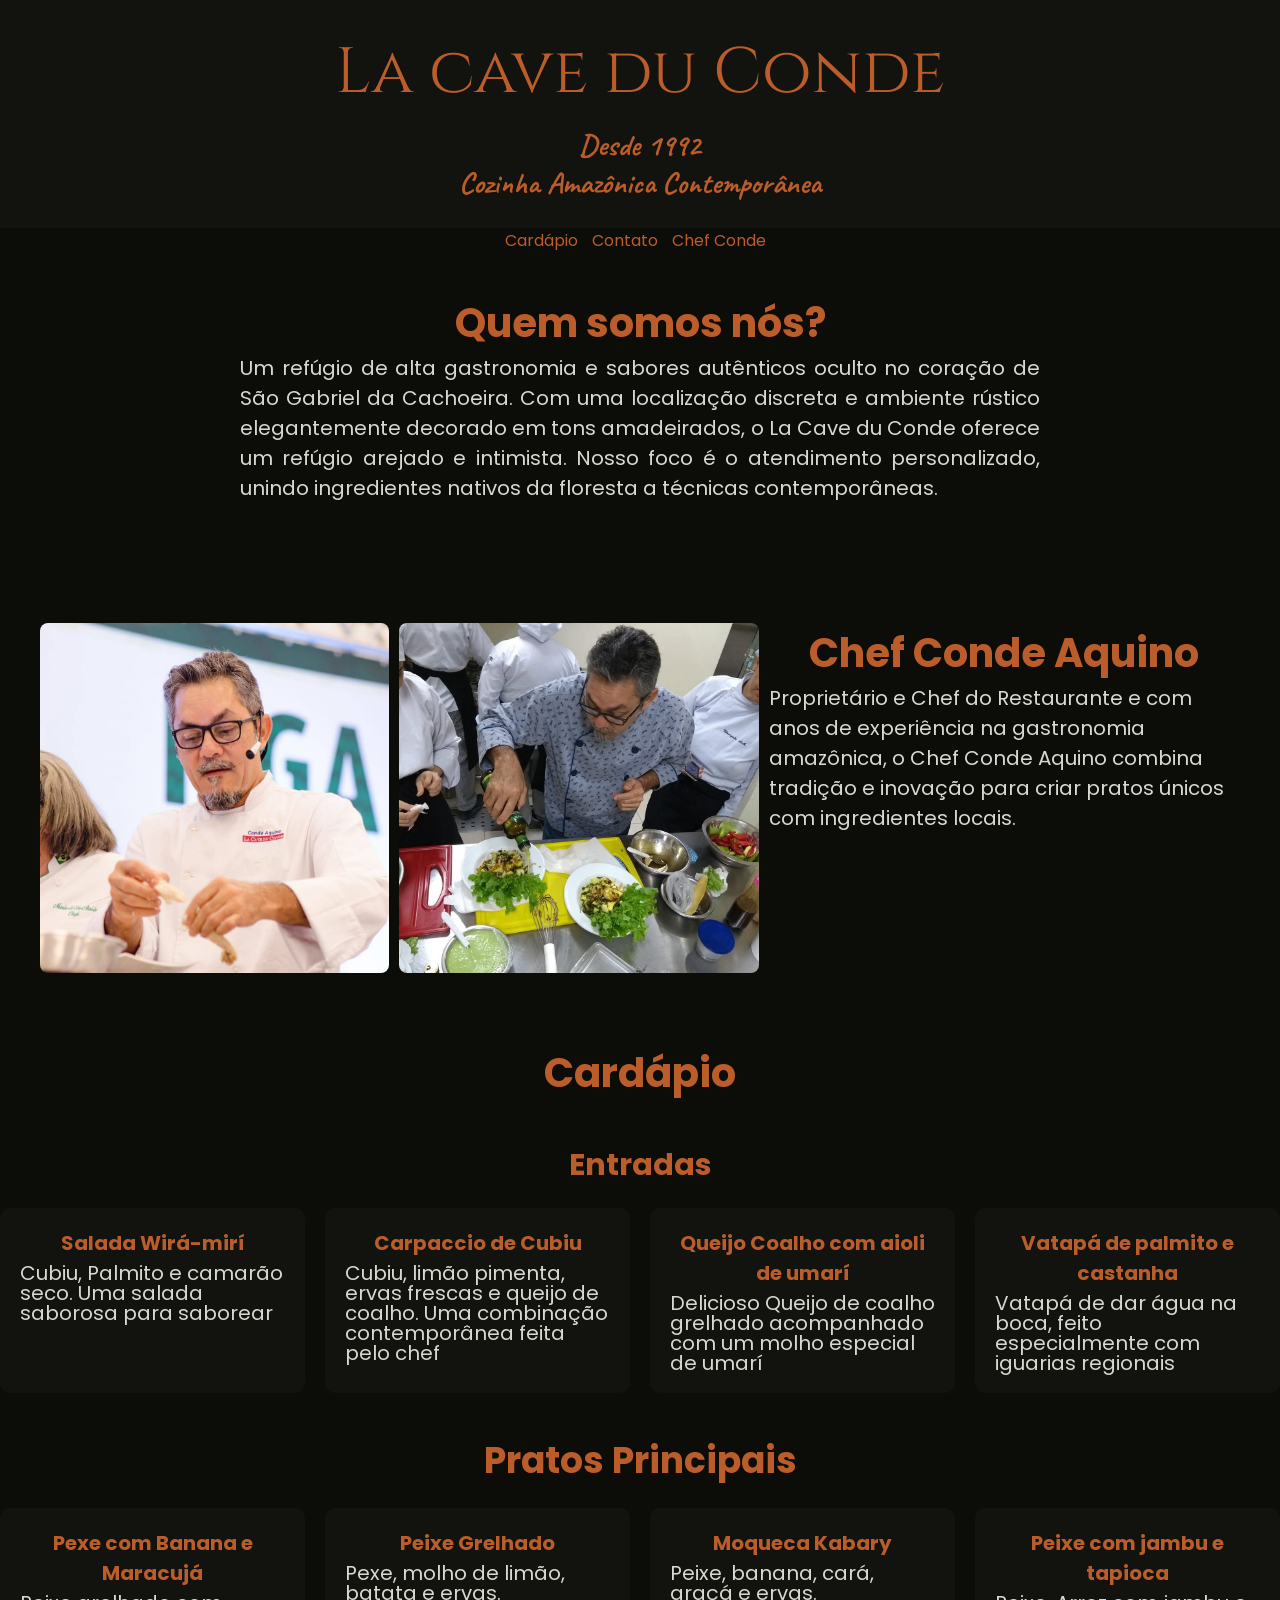
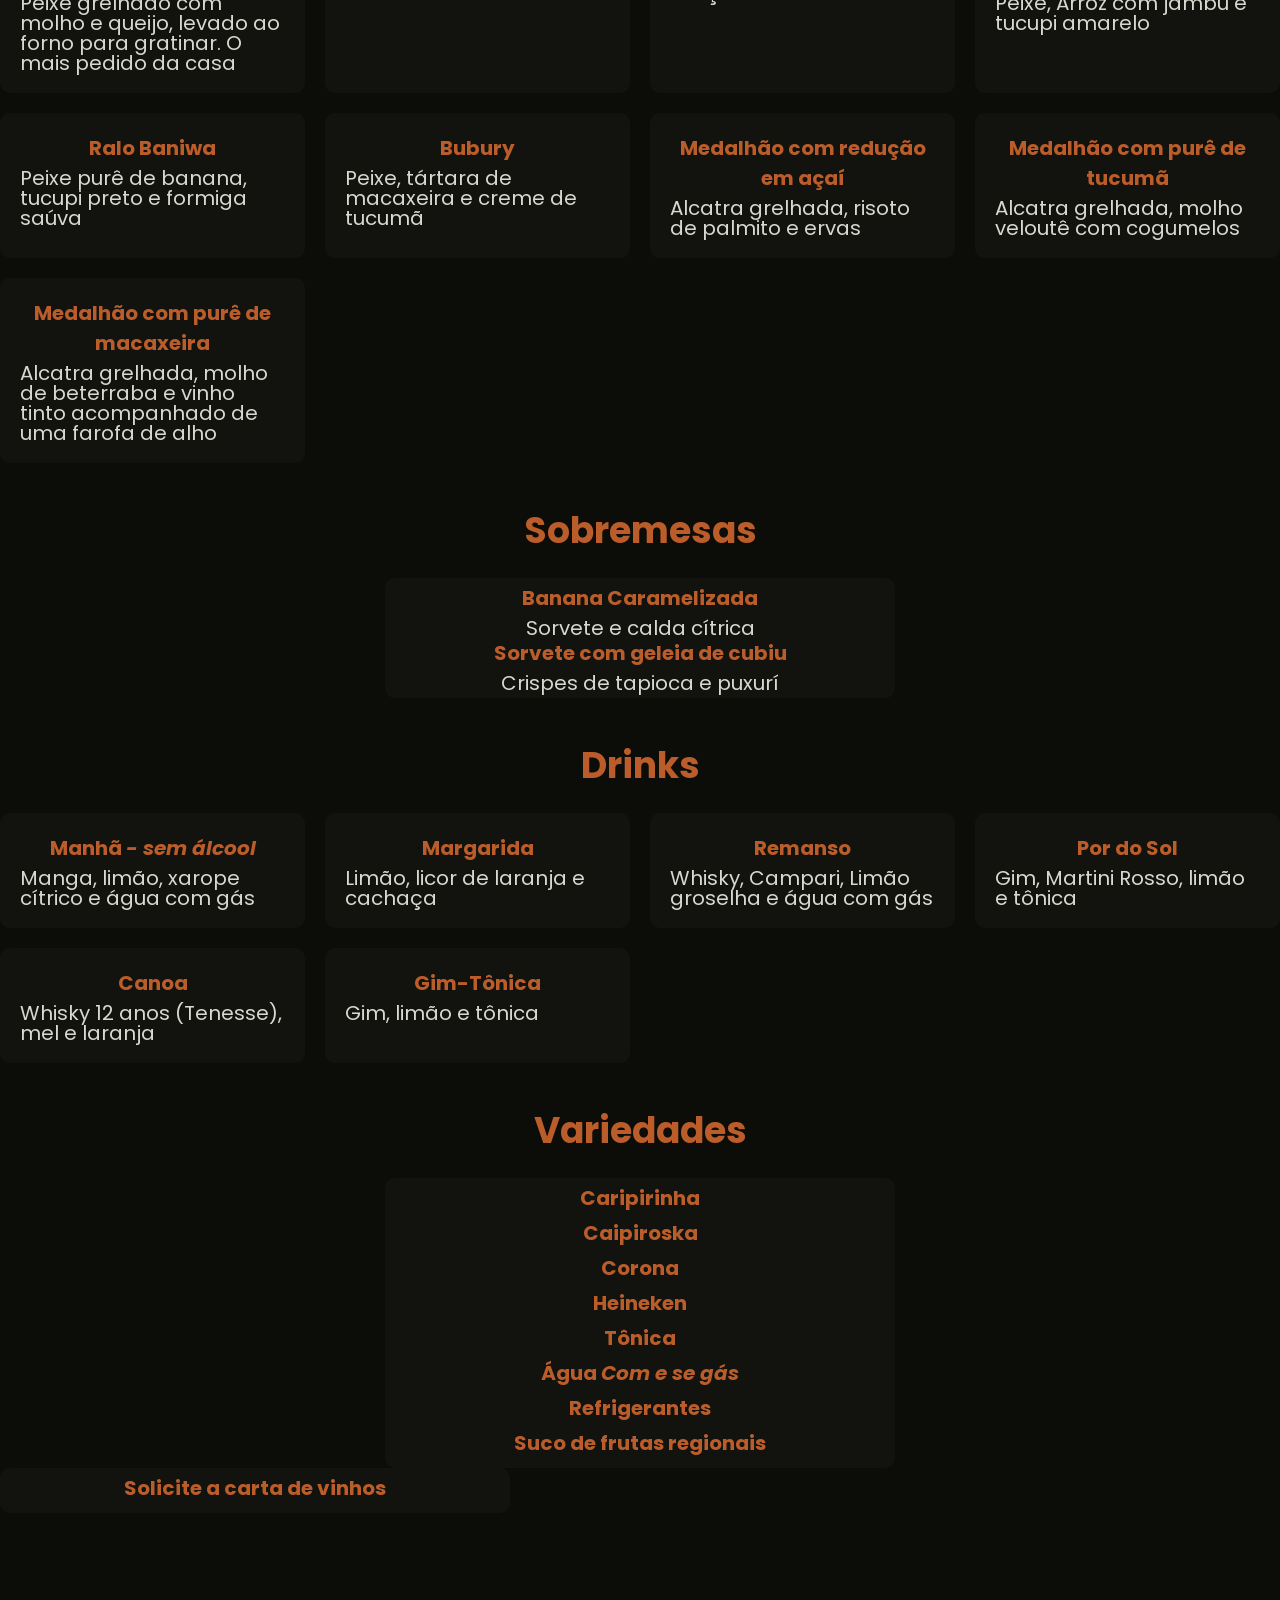
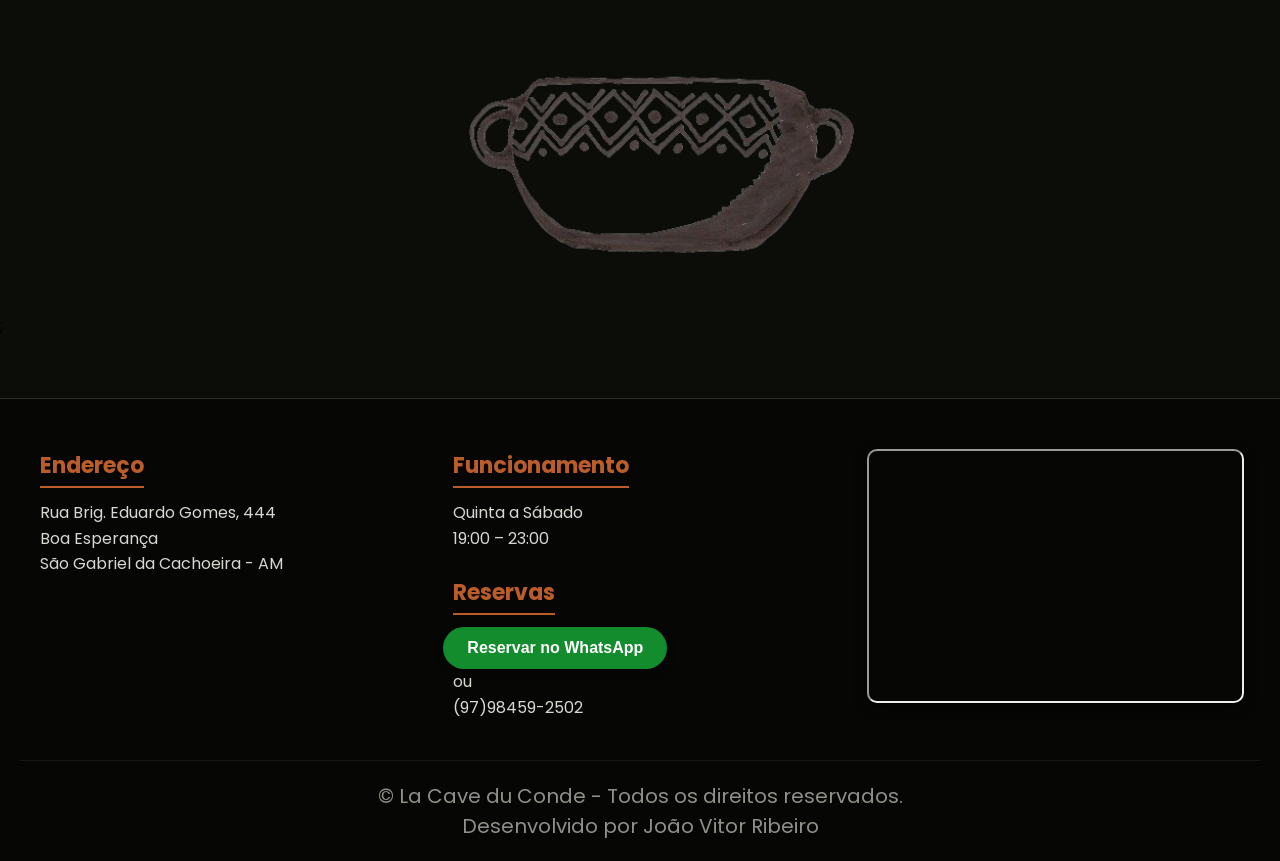
==== index.html @ 74168c94 "teste" ====
<!DOCTYPE html>
<html lang="pt-BR">
<head>
    <meta charset="UTF-8">
    <meta name="viewport" content="width=device-width, initial-scale=1.0">
    <title>La Cave Du Conde</title>
    <link rel="stylesheet" href="css/style.css">
</head>

<body>
    <header>
        <div class="container-nav">
                    <h1 class="logo-titulo center ">La cave du Conde</h1>
                    <!-- <img src="images/brasao_invi.png" alt="Logo La Cave Du Conde" class="logo"> -->
                <div class="sub-logo center">
                        <h3 >Desde 1992</h3>
                        <h3>Cozinha Amazônica Contemporânea</h3>
                </div>
                <nav >
                    <a href="#menu">Cardápio</a>
                    <a href="#info">Contato</a>
                    <a href="#chef_conde">Chef Conde</a>

                </nav>
           </div>
    </header>
  
<!-- Conteúdo e cardápio -->
 
    <main>
        <section >
            <div class="container-main reveal ">
                <h2 class="center">Quem somos nós?</h2>
                <p class="color-default center ">Um refúgio de alta gastronomia e sabores autênticos oculto no coração de São Gabriel da Cachoeira. Com uma localização discreta e ambiente rústico elegantemente decorado em tons amadeirados, o La Cave du Conde oferece um refúgio arejado e intimista. Nosso foco é o atendimento personalizado, unindo ingredientes nativos da floresta a técnicas contemporâneas.</p>
            </div>
        </section>

        <!-- Conde Aqui bio -->
        <section id="chef_conde">
            <div class="container-main-flex reveal">
                <img src="images/chef_aquino.jpg" alt="chef_conde" class="bio-img">
                <img src="images/chef_aquino2.jpg" alt="chef_conde" class="bio-img">
                <div>
                <h2 class=" center">Chef Conde Aquino</h2>
                <p class="color-default">Proprietário e Chef do Restaurante e com anos de experiência na gastronomia amazônica, o Chef Conde Aquino combina tradição e inovação para criar pratos únicos com ingredientes locais.</p>
                </div>
            </div>
            <p></p>
        </section>

        <!-- Cardápio -->
         <section id="menu">
            <div class="cardapio-section ">
                <h2 class="section-title center ">Cardápio</h2>
                <!-- Entradas -->
                <h3 class="categoria-titulo ">Entradas</h3>
                <div class="menu-grid ">
                    <div class="prato-card">
                        <h3>Salada Wirá-mirí </h3>
                        <p class="color-default">Cubiu, Palmito e camarão seco. Uma salada saborosa para saborear</p>
                    </div>
                    <div class="prato-card">
                        <h3>Carpaccio de Cubiu </h3>
                        <p class="color-default">Cubiu, limão pimenta, ervas frescas e queijo de coalho. Uma combinação contemporânea feita pelo chef</p>
                    </div>
                    <div class="prato-card">
                        <h3>Queijo Coalho com aioli de umarí </h3>
                        <p class="color-default">Delicioso Queijo de coalho grelhado acompanhado com um molho especial de umarí</p>
                    </div>
                    <div class="prato-card">
                        <h3>Vatapá de palmito e castanha </h3>
                        <p class="color-default">Vatapá de dar água na boca, feito especialmente com iguarias regionais</p>
                    </div>
                </div>

                    <!-- Pratos Principais -->
                <h2 class="categoria-titulo"> Pratos Principais</h2>
                <div class="menu-grid ">
                    <div class="prato-card">
                        <h3>Pexe com Banana e Maracujá </h3>
                        <p class="color-default">Peixe grelhado com molho e queijo, levado ao forno para gratinar. O mais pedido da casa</p>
                    </div>
                    <div class="prato-card">
                        <h3>Peixe Grelhado </h3>
                        <p class="color-default"> Pexe, molho de limão, batata e ervas.</p>
                    </div>
                    <div class="prato-card">
                        <h3>Moqueca Kabary </h3>
                        <p class="color-default">Peixe, banana, cará, araçá e ervas. </p>
                    </div>
                    <div class="prato-card">
                        <h3>Peixe com jambu e tapioca </h3>
                        <p class="color-default"> Peixe, Arroz com jambu e tucupi amarelo</p>
                    </div>
                    <div class="prato-card">
                        <h3>Ralo Baniwa</h3>
                        <p class="color-default"> Peixe purê de banana, tucupi preto e formiga saúva</p>
                    </div>
                    <div class="prato-card">
                        <h3>Bubury </h3>
                        <p class="color-default">Peixe, tártara de macaxeira e creme de tucumã</p>
                    </div>
                    <div class="prato-card">
                        <h3>Medalhão com redução em açaí</h3>
                        <p class="color-default">Alcatra grelhada, risoto de palmito e ervas</p>
                    </div>
                    <div class="prato-card">
                        <h3>Medalhão com purê de tucumã </h3>
                        <p class="color-default">Alcatra grelhada, molho veloutê com cogumelos</p>
                    </div>
                    <div class="prato-card">
                        <h3>Medalhão com purê de macaxeira</h3>
                        <p class="color-default">Alcatra grelhada, molho de beterraba e vinho tinto acompanhado de uma farofa de alho</p>
                    </div>
                </div>
                <!-- Sobremesas -->
                <h2 class="categoria-titulo ">Sobremesas</h2>
                <div class="menu-grid ">
                    <div class="drink-card">
                        <h3>Banana Caramelizada</h3>
                        <p class="color-default">Sorvete e calda cítrica</p>
                    
                        <h3>Sorvete com geleia de cubiu</h3>
                        <p class="center color-default"> Crispes de tapioca e puxurí</p>
                    </div>        
                </div>

                <!-- Drinks -->
                <h2 class=" categoria-titulo">Drinks</h2>
                <div class="menu-grid ">
                    <div class="prato-card">
                        <h3>Manhã <i>- sem álcool</i></h3>
                        <p class="color-default">Manga, limão, xarope cítrico e água com gás</p>
                    </div>
                    <div class="prato-card">
                        <h3>Margarida</h3>
                        <p class="color-default"> Limão, licor de laranja e cachaça</p>
                    </div>
                    <div class="prato-card">
                        <h3>Remanso</h3>
                        <p class="color-default"> Whisky, Campari, Limão groselha e água com gás</p>
                    </div> 
                    <div class="prato-card">
                        <h3>Por do Sol</h3>
                        <p class="color-default"> Gim, Martini Rosso, limão e tônica</p>
                    </div> 
                    <div class="prato-card">
                        <h3>Canoa</h3>
                        <p class="color-default"> Whisky 12 anos (Tenesse), mel e laranja</p>
                    </div>
                    <div class="prato-card">
                        <h3>Gim-Tônica</h3>
                        <p class="color-default"> Gim, limão e tônica</p>
                    </div>         
                </div>
                
                <h2 class=" categoria-titulo">Variedades</h2>
                <div class="menu-grid">
                    <div class="drink-card">
                        <h3>Caripirinha</h3>
                        <h3>Caipiroska</h3>
                        <h3>Corona</h3>
                        <h3>Heineken</h3>
                        <h3>Tônica</h3>
                        <h3>Água <i>Com e se gás</i></h3>
                        <h3>Refrigerantes</h3>
                        <h3>Suco de frutas regionais</h3>
                    </div>
                    
                </div>
                <div class="drink-card">
                    <h3>Solicite a carta de vinhos</h3>
                </div>
            </div>
            <div class="cuia ">
        <img src="images/cuia2.png" alt="cuia">
    </div>;
        </section>
    </main>

    

    <!-- FOOTER DA PÁGINA -->
    <footer class="reveal">

        <section id="info">
            <div class="footer-container">
                <!-- Coluna Endereço -->
                <div class="footer-info">
                    <h3>Endereço</h3>
                    <p>Rua Brig. Eduardo Gomes, 444</p>
                    <p>Boa Esperança</p>
                    <p>São Gabriel da Cachoeira - AM</p>
                </div>
                <!-- Coluna Horário e Reservas -->
                <div class="footer-info">
                    <h3>Funcionamento</h3>
                    <p>Quinta a Sábado</p>
                    <p>19:00 – 23:00</p>
                    <br>
                    <h3>Reservas</h3>
                    <div class="btn-zap">
                    <a href="https://wa.me/5597984592502" class="whatsapp-btn" target="_blank" rel="noopener noreferrer">Reservar no WhatsApp</a>
                    </div>
                    <p>ou</p>
                    <p>(97)98459-2502</p>
            
                </div>
                <!-- Coluna Mapa -->
                <div class="footer-map">
                    <iframe src="https://www.google.com/maps/embed?pb=!1m18!1m12!1m3!1d3989.8077627762086!2d-67.08622462503534!3d-0.13180839986689163!2m3!1f0!2f0!3f0!3m2!1i1024!2i768!4f13.1!3m3!1m2!1s0x92000dfa681aa495%3A0xf20b0c54fa593577!2sLa%20Cave%20du%20Conde!5e0!3m2!1spt-BR!2sbr!4v1784911323466!5m2!1spt-BR!2sbr" allowfullscreen="" loading="lazy" referrerpolicy="strict-origin-when-cross-origin"></iframe>
                </div>
            </div>
            <div class="footer-copy">
                <p>&copy; La Cave du Conde - Todos os direitos reservados. </p>
                <p>Desenvolvido por João Vitor Ribeiro</p>
            
            </div>
        </section>

    </footer>


    
</body>
</html>
---- css/style.css ----
@charset "UTF-8";

@import url('https://fonts.googleapis.com/css2?family=Poppins:ital,wght@0,100;0,200;0,300;0,400;0,500;0,600;0,700;0,800;0,900;1,100;1,200;1,300;1,400;1,500;1,600;1,700;1,800;1,900&display=swap'); 

@import url('https://fonts.googleapis.com/css2?family=Cinzel:wght@400..900&family=Poppins:ital,wght@0,100;0,200;0,300;0,400;0,500;0,600;0,700;0,800;0,900;1,100;1,200;1,300;1,400;1,500;1,600;1,700;1,800;1,900&display=swap');

@import url('https://fonts.googleapis.com/css2?family=Caveat:wght@400..700&display=swap');

@import url('https://fonts.googleapis.com/css2?family=Allura&display=swap');
    *{
        padding: 0;
        margin: 0;
    }
    html {
        scroll-behavior: smooth;
    }
    
    body{
        background-color: #0c0c09;
        font-family: "Poppins", sans-serif;
    }

    h2{
        color: #bb5d2a;
        font-size: 40px ;
        
        
    }
    h3{
        color: #bb5d2a;
        font-size: 30px ;
        
    }
    p{
        font-size: 20px;     
    }

    @keyframes revealOnScroll {
        from {
            opacity: 0;
            transform: translateY(60px);
        }
        to {
            opacity: 1;
            transform: translateY(0);
        }
    }

    @keyframes fadeInOut {
    
   0%{
    opacity:0;
    transform:translateY(30px) scale(.95);
}

20%{
    opacity:1;
    transform:translateY(0) scale(1);
}

80%{
    opacity:1;
    transform:translateY(0) scale(1);
}

100%{
    opacity:0;
    transform:translateY(-10px) scale(.98);
}

}

  .reveal {
    animation:  fadeInOut linear forwards;
    animation-timeline: view();
    animation-range: cover;
    } 



  
    nav{
        
        
        width: 100%;
        
        text-align: center;
        background: oklch(15.3% 0.006 107.1);
        margin-top: 1em;
        
    }

    nav a{
        color: #bb5d2a;
        text-decoration: none;
        margin-right: 10px;
        overflow: hidden;
    }

     .color-default{
        color:oklch(88% 0.011 106.6);
    }

    .borda{
        border: 1px solid red;
    }

    .center{
        text-align: center;
    }


    .sub-logo{
        display: grid;
        font-family: 'Caveat', 'Segoe Script', cursive;
    }

    /* container da logo e nav */
    .container-nav{
        background-color: oklch(46.634% 0.02488 107.368 / 0.082);
        display: flex;
        flex-direction: column;
        columns: 0ch;
        align-items: center; 
        padding: 30px 0 0 ;
        gap: 10px;
    
    }    
    .container-nav h1{
            font-weight: 1;
            color: #bb5d2a;
            font-family: "Cinzel", serif;
            font-size: clamp(32px, 5vw, 64px);
            white-space: nowrap;
            margin: 0;
        
    }

    .container-nav h2{
        text-align: center;
        font-family: "Lucida Handwriting", "Brush Script MT", "Apple Chancery", cursive;
         font-size: 30px; 
    }
    /* container do quem somos */
    .container-main{
        padding: 40px 20px;
        max-width: 800px;
        margin: 0 auto;

    }


    .container-main {
        p{
            text-align: justify;
        }
    }

    /* div do chef conde */
    .container-main-flex{
        display: flex;
        padding: 70px 20px;
        gap: 10px;
        max-width: 1200px;
        margin: 0 auto;
        margin-top: 10px;
    }
      
    .bio-img {
        width: 30%;
        height: 350px; 
        object-fit: cover; 
        border-radius: 8px; 
    }
  

/* Títulos das categorias (Entradas, Pratos, etc) */
    .cardapio-section{
        text-align: left;
        /* font-family: 'Caveat', 'Segoe Script', cursive; */
        padding: 10px auto;

    }

    .cardapio-section h3{
        font-size: 30px;
        
    }
    .categoria-titulo {
        
        color: #bb5d2a;
        font-size: 36px;
        margin: 40px 0 20px 0;
        text-align: center;
        /* font-family: 'Caveat', 'Segoe Script', cursive; */
    }

    .menu-grid {
        display: grid;
        grid-template-columns: repeat(auto-fit, minmax(280px, 1fr));
        gap:20px; /* Espaço entre os cards */
    }

    /* Card individual do prato */
    .prato-card {
        padding: 20px;
        border-radius: 10px;
        background-color: oklch(46.634% 0.02488 107.368 / 0.082);
        display: flex;
        flex-direction: column;
        justify-content: baseline;
        transition: transform 0.3s ease;
    }

    .prato-card:hover {
            transform: translateY(-3px);
        }

    /* Estilo do título do prato */
    .prato-card h3 {
        color: #bb5d2a;
        font-size: 20px;
        margin-bottom: 5px;
    }

    /* Estilo do texto de descrição */
    .prato-card p {
        font-size: 20px;
        line-height: 1;
        overflow-wrap: break-word; /* Previne que palavras longas vazem a caixa */
        text-align: left;
    }

    .drink-card{
        width: 500px;
        padding: 5px;
        border-radius: 10px;
        background-color: oklch(46.634% 0.02488 107.368 / 0.082);
        justify-self: center;
    }

    .drink-card h3 {
        color: #bb5d2a;
        font-size: 20px;
        margin-bottom: 5px;
    }

    /* Estilo do texto de descrição */
    .drink-card p {
        font-size: 20px;
        line-height: 1;
        overflow-wrap: break-word; /* Previne que palavras longas vazem a caixa */
        text-align: left;
    }

    .drink-card p, h3{
        text-align: center;
    }

    footer {
        background-color: oklch(12% 0.006 107.1);
        padding: 50px 20px 20px 20px;
        margin-top: 60px;
        border-top: 1px solid oklch(30% 0.01 107.1);
    }

    .footer-container {
        max-width: 1200px;
        margin: 0 auto;
        display: grid;
        grid-template-columns: repeat(auto-fit, minmax(250px, 1fr));
        gap: 40px;
        align-items: start;
    }

    .footer-info h3 {
        color: #bb5d2a;
        font-size: 22px;
        margin-bottom: 12px;
        border-bottom: 2px solid #bb5d2a;
        display: inline-block;
        padding-bottom: 4px;
    }

    .footer-info p {

        font-size: 16px;
        line-height: 1.6;
        color: oklch(88% 0.011 106.6);
    }

    .footer-map iframe {
        width: 100%;
        height: 250px;
        border-radius: 10px;
        box-shadow: 0 4px 12px rgba(0, 0, 0, 0.5);
    }

    .footer-copy {
        text-align: center;
        margin-top: 40px;
        padding-top: 20px;
        border-top: 1px solid oklch(20% 0.006 107.1);
        font-size: 14px;
        color: oklch(65% 0.011 106.6);
    }

    .cuia{
        display: flex;
        justify-content: center;
        height: 400px;
        
    }

    .btn-zap{

            display: inline-flex;
            width: 100%;
            position: relative;
            right: 10px;
    }

    .whatsapp-btn {
        display: inline-flex;

        background-color:#128c2c; /* Verde do WhatsApp */
        color: #ffffff;            /* Cor do texto */
        font-family: Arial, sans-serif;
        font-size: 16px;
        font-weight: bold;
        padding: 12px 24px;
        border-radius: 50px;       /* Deixa o botão arredondado */
        text-decoration: none;     /* Remove o sublinhado do link */
        box-shadow: 0 4px 10px rgba(0, 0, 0, 0.15);
        transition: background-color 0.3s ease, transform 0.2s ease, box-shadow 0.3s ease;
    }
    .whatsapp-btn:hover {
        background-color: #25d365af; /* Verde ligeiramente mais escuro */
        transform: translateY(-2px); /* Eleva o botão suavemente */
        box-shadow: 0 6px 14px rgba(0, 0, 0, 0.2);
    }
    .whatsapp-btn:active {
        transform: translateY(0);
    }

@media (max-width: 768px) {
    .btn-zap{
        justify-content: center;
        position: relative;
        left: 10px;
    }
    .cuia{
        height: 150px;
    }

    .logo {
        width: 20px; /* Ajusta o tamanho da logo para telas menores */
    }

    .container-nav h1 {
        /* Permite que o texto quebre linha se o celular for muito pequeno */
        white-space: normal; 
        text-align: center;
        
        /* Ajuste fino do clamp para garantir que não ultrapasse a tela */
        font-size: 40px; 

    }

    .container-nav h3{
         
        text-align: center;
        
        /* Ajuste fino do clamp para garantir que não ultrapasse a tela */
        font-size: 22px; 
    }

    .container-main{
        h2{
            text-align: left;
            font-size: 30px;
        }
        p{
            

            text-align: left;

        }
    }
    .container-main-flex {
        flex-direction: column;
        h2{
            text-align: left;
            font-size: 30px;
            white-space: nowrap; 
        }
        p{
            font-size: 25px;   
            text-align: left;
            
        }
    }


    .bio-img {
        width: 100%;
        height: 300px;
    }

    .categoria-titulo {
        font-size: 28px;
    }

    .bio-img:nth-child(2) {
        display: none;
    }

    .drink-card{
        margin: 0;
        padding: 5px;
        width: 80%;
        height: 100%;
    }


    .footer-container {
        grid-template-columns: 1fr;
        text-align: center;
    }

    .footer-info h3 {
        border-bottom: none;
    }

    
    }
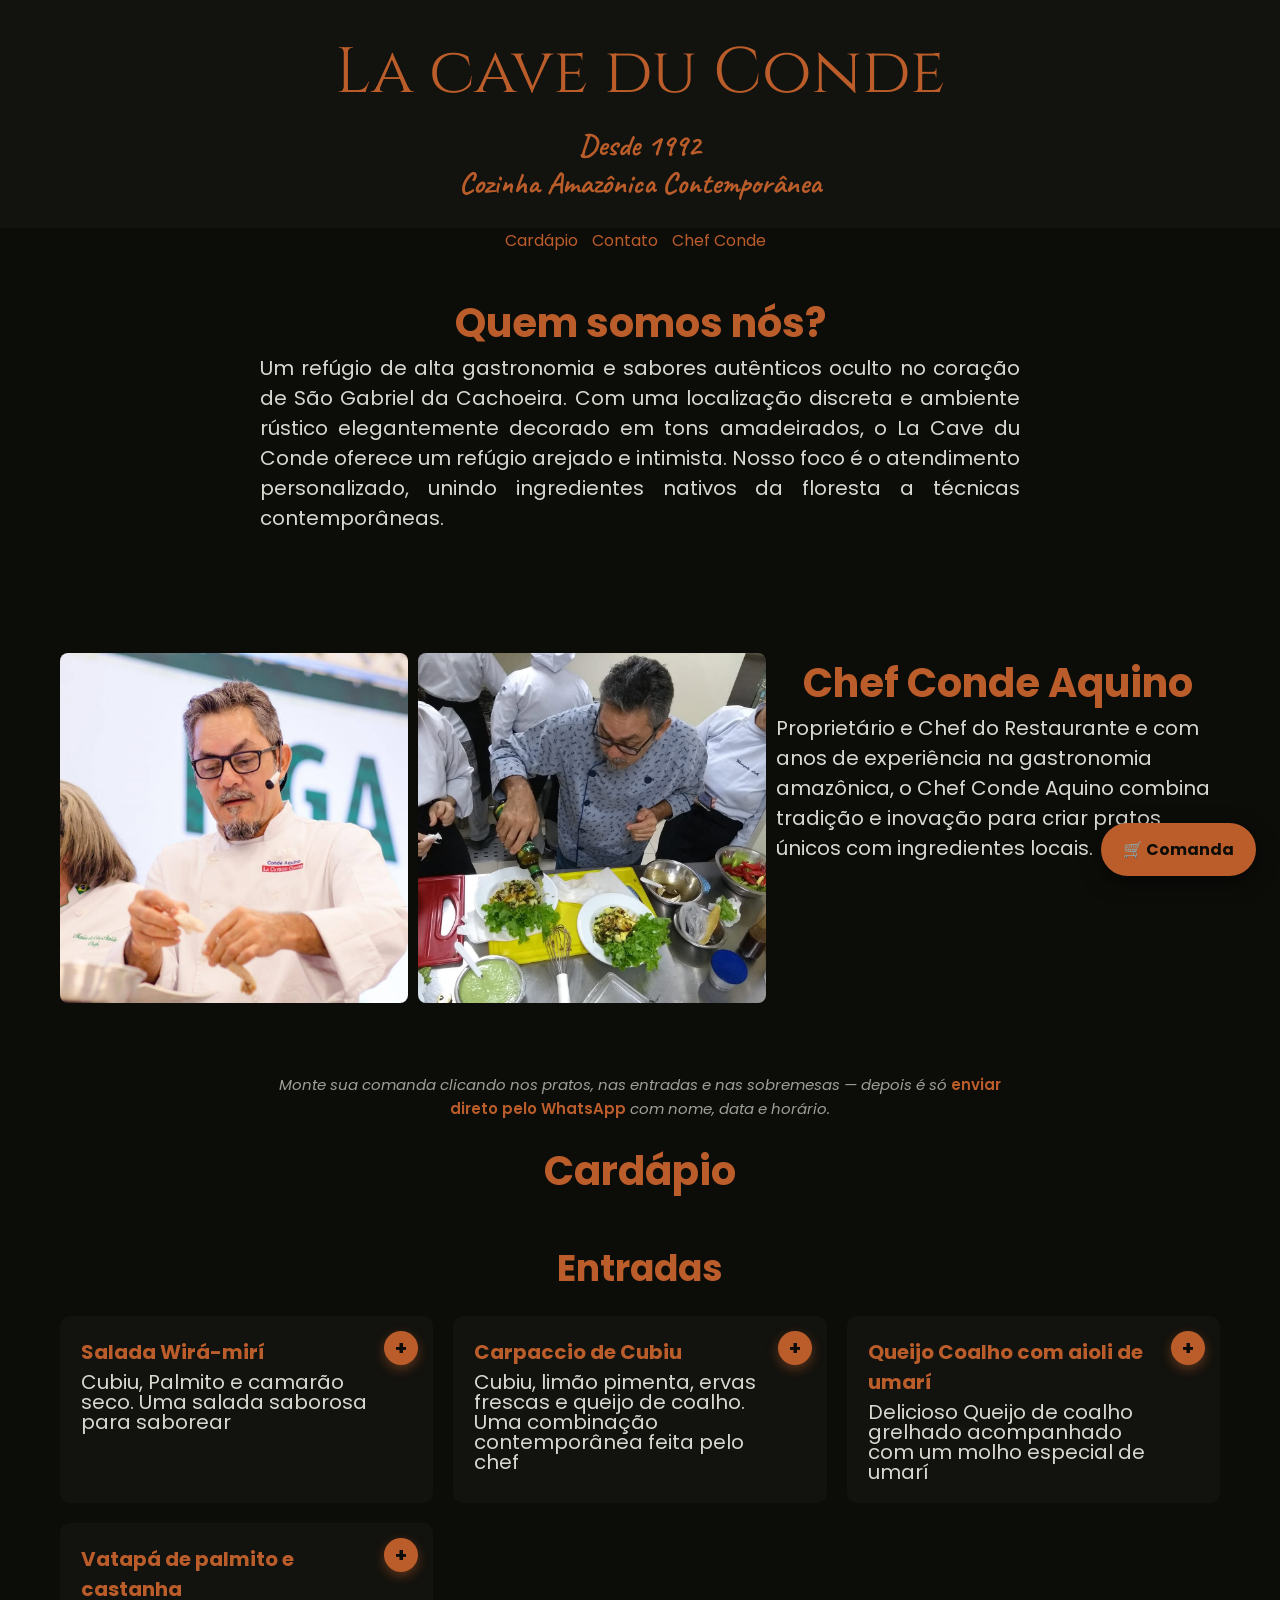
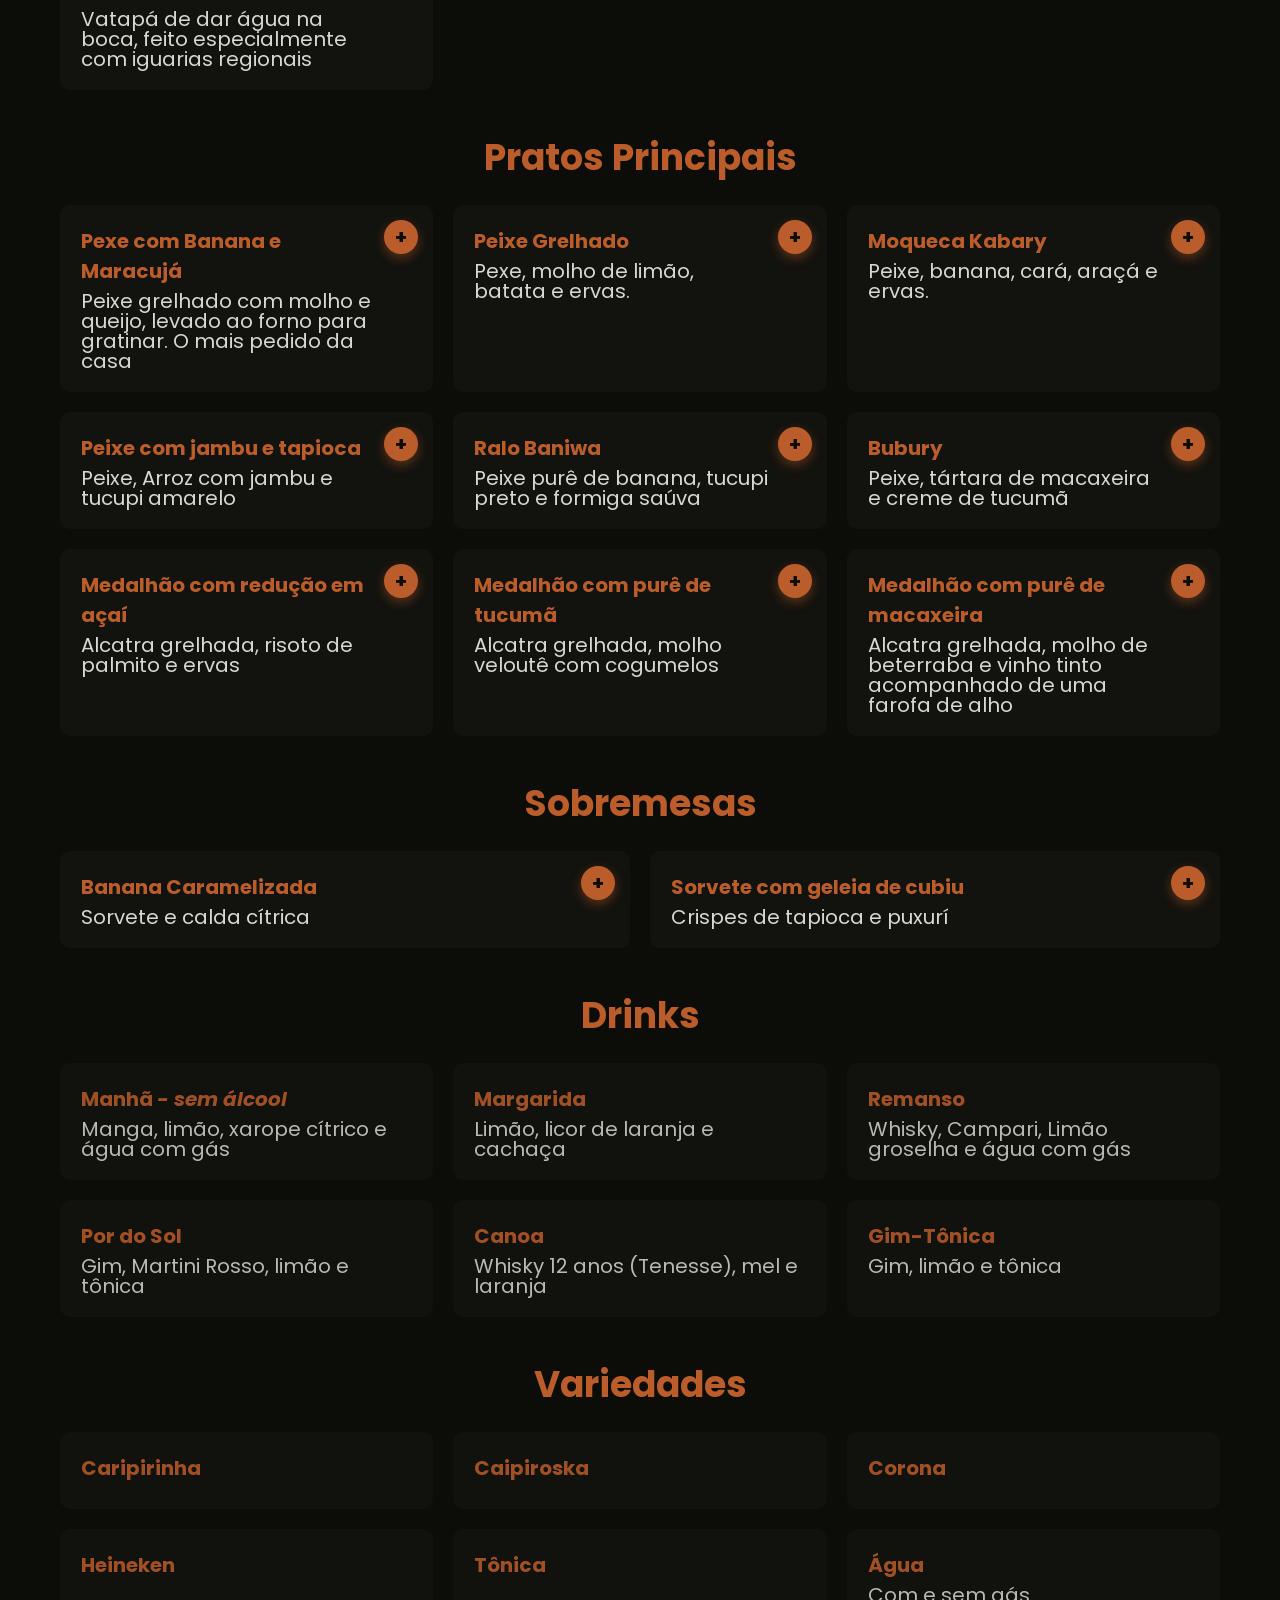
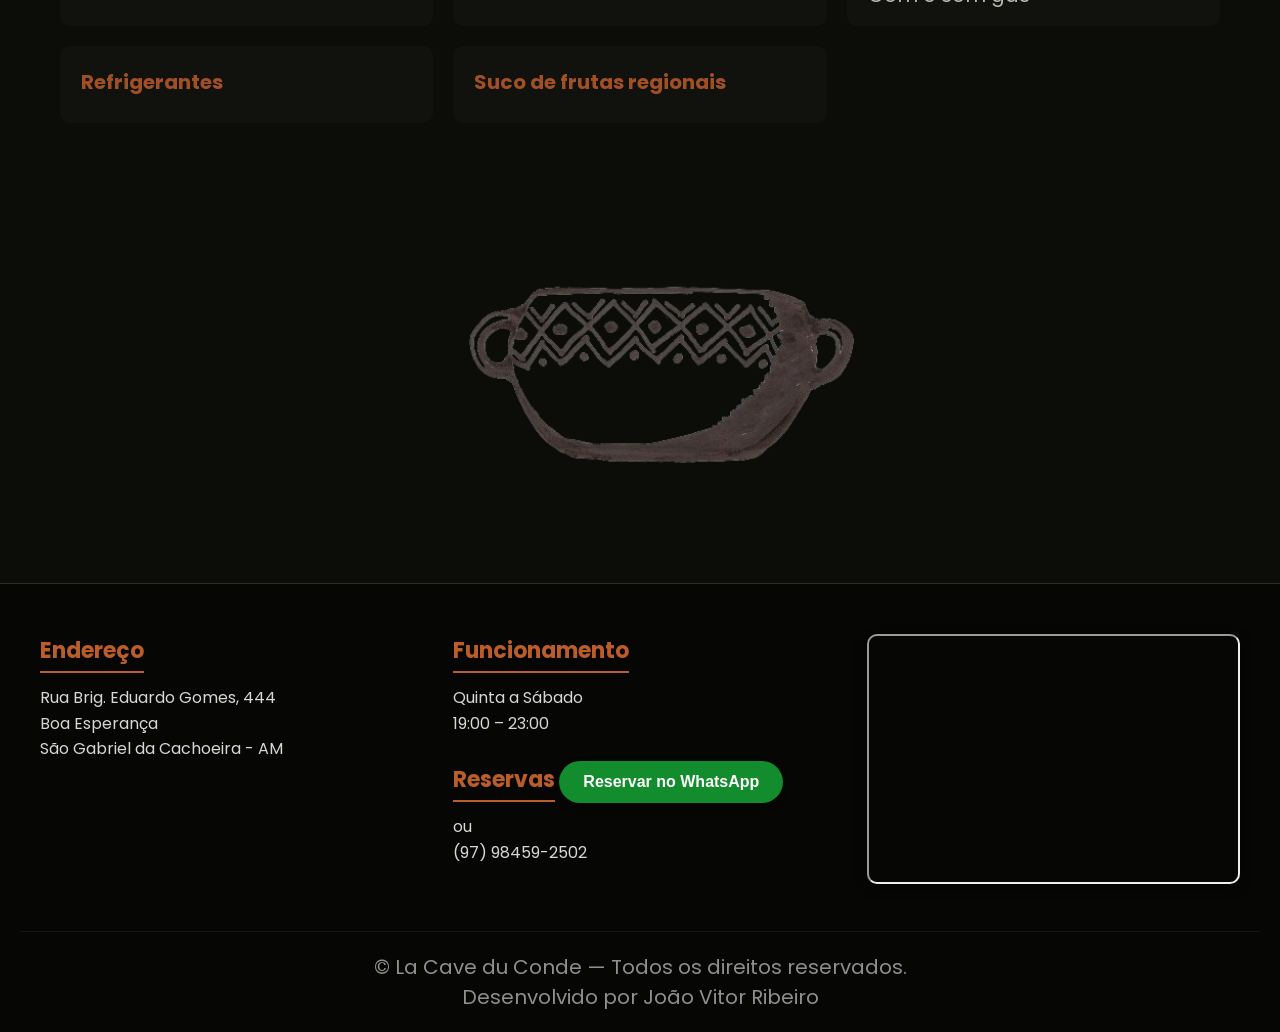
==== commit 157deb0c: "atualiza: nova funcionalidade" ====
--- a/index.html
+++ b/index.html
@@ -1,226 +1,179 @@
 <!DOCTYPE html>
 <html lang="pt-BR">
 <head>
-    <meta charset="UTF-8">
-    <meta name="viewport" content="width=device-width, initial-scale=1.0">
-    <title>La Cave Du Conde</title>
-    <link rel="stylesheet" href="css/style.css">
+  <meta charset="UTF-8" />
+  <meta name="viewport" content="width=device-width, initial-scale=1.0" />
+  <title>La Cave Du Conde — Cozinha Amazônica Contemporânea</title>
+  <meta name="description" content="Refúgio de alta gastronomia e sabores autênticos no coração de São Gabriel da Cachoeira. Cozinha Amazônica Contemporânea desde 1992." />
+  <meta name="theme-color" content="#0c0c09" />
+
+  <!-- Open Graph (link bonito no WhatsApp) -->
+  <meta property="og:title" content="La Cave Du Conde" />
+  <meta property="og:description" content="Cozinha Amazônica Contemporânea desde 1992 — São Gabriel da Cachoeira, AM" />
+  <meta property="og:type" content="restaurant" />
+  <meta property="og:image" content="images/brasao_invi.png" />
+
+  <link rel="stylesheet" href="css/style.css" />
 </head>
+<body>
 
-<body>
-    <header>
-        <div class="container-nav">
-                    <h1 class="logo-titulo center ">La cave du Conde</h1>
-                    <!-- <img src="images/brasao_invi.png" alt="Logo La Cave Du Conde" class="logo"> -->
-                <div class="sub-logo center">
-                        <h3 >Desde 1992</h3>
-                        <h3>Cozinha Amazônica Contemporânea</h3>
-                </div>
-                <nav >
-                    <a href="#menu">Cardápio</a>
-                    <a href="#info">Contato</a>
-                    <a href="#chef_conde">Chef Conde</a>
+  <header>
+    <div class="container-nav">
+      <h1 class="logo-titulo center">La cave du Conde</h1>
+      <div class="sub-logo center">
+        <h3>Desde 1992</h3>
+        <h3>Cozinha Amazônica Contemporânea</h3>
+      </div>
+      <nav>
+        <a href="#menu">Cardápio</a>
+        <a href="#info">Contato</a>
+        <a href="#chef_conde">Chef Conde</a>
+      </nav>
+    </div>
+  </header>
 
-                </nav>
-           </div>
-    </header>
-  
-<!-- Conteúdo e cardápio -->
- 
-    <main>
-        <section >
-            <div class="container-main reveal ">
-                <h2 class="center">Quem somos nós?</h2>
-                <p class="color-default center ">Um refúgio de alta gastronomia e sabores autênticos oculto no coração de São Gabriel da Cachoeira. Com uma localização discreta e ambiente rústico elegantemente decorado em tons amadeirados, o La Cave du Conde oferece um refúgio arejado e intimista. Nosso foco é o atendimento personalizado, unindo ingredientes nativos da floresta a técnicas contemporâneas.</p>
-            </div>
-        </section>
+  <main>
+    <section>
+      <div class="container-main reveal">
+        <h2 class="center">Quem somos nós?</h2>
+        <p class="color-default center">
+          Um refúgio de alta gastronomia e sabores autênticos oculto no coração de
+          São Gabriel da Cachoeira. Com uma localização discreta e ambiente rústico
+          elegantemente decorado em tons amadeirados, o La Cave du Conde oferece um
+          refúgio arejado e intimista. Nosso foco é o atendimento personalizado,
+          unindo ingredientes nativos da floresta a técnicas contemporâneas.
+        </p>
+      </div>
+    </section>
 
-        <!-- Conde Aqui bio -->
-        <section id="chef_conde">
-            <div class="container-main-flex reveal">
-                <img src="images/chef_aquino.jpg" alt="chef_conde" class="bio-img">
-                <img src="images/chef_aquino2.jpg" alt="chef_conde" class="bio-img">
-                <div>
-                <h2 class=" center">Chef Conde Aquino</h2>
-                <p class="color-default">Proprietário e Chef do Restaurante e com anos de experiência na gastronomia amazônica, o Chef Conde Aquino combina tradição e inovação para criar pratos únicos com ingredientes locais.</p>
-                </div>
-            </div>
-            <p></p>
-        </section>
+    <section id="chef_conde">
+      <div class="container-main-flex reveal">
+        <img src="images/chef_aquino.jpg" alt="Chef Conde Aquino no restaurante" class="bio-img" />
+        <img src="images/chef_aquino2.jpg" alt="Chef Conde Aquino preparando um prato" class="bio-img" />
+        <div>
+          <h2 class="center">Chef Conde Aquino</h2>
+          <p class="color-default">
+            Proprietário e Chef do Restaurante e com anos de experiência na
+            gastronomia amazônica, o Chef Conde Aquino combina tradição e inovação
+            para criar pratos únicos com ingredientes locais.
+          </p>
+        </div>
+      </div>
 
-        <!-- Cardápio -->
-         <section id="menu">
-            <div class="cardapio-section ">
-                <h2 class="section-title center ">Cardápio</h2>
-                <!-- Entradas -->
-                <h3 class="categoria-titulo ">Entradas</h3>
-                <div class="menu-grid ">
-                    <div class="prato-card">
-                        <h3>Salada Wirá-mirí </h3>
-                        <p class="color-default">Cubiu, Palmito e camarão seco. Uma salada saborosa para saborear</p>
-                    </div>
-                    <div class="prato-card">
-                        <h3>Carpaccio de Cubiu </h3>
-                        <p class="color-default">Cubiu, limão pimenta, ervas frescas e queijo de coalho. Uma combinação contemporânea feita pelo chef</p>
-                    </div>
-                    <div class="prato-card">
-                        <h3>Queijo Coalho com aioli de umarí </h3>
-                        <p class="color-default">Delicioso Queijo de coalho grelhado acompanhado com um molho especial de umarí</p>
-                    </div>
-                    <div class="prato-card">
-                        <h3>Vatapá de palmito e castanha </h3>
-                        <p class="color-default">Vatapá de dar água na boca, feito especialmente com iguarias regionais</p>
-                    </div>
-                </div>
+      <p class="aviso-comanda reveal">
+        Monte sua comanda clicando nos pratos, nas entradas e nas sobremesas —
+        depois é só
+        <span class="aviso-destaque">enviar direto pelo WhatsApp</span>
+        com nome, data e horário.
+      </p>
+    </section>
 
-                    <!-- Pratos Principais -->
-                <h2 class="categoria-titulo"> Pratos Principais</h2>
-                <div class="menu-grid ">
-                    <div class="prato-card">
-                        <h3>Pexe com Banana e Maracujá </h3>
-                        <p class="color-default">Peixe grelhado com molho e queijo, levado ao forno para gratinar. O mais pedido da casa</p>
-                    </div>
-                    <div class="prato-card">
-                        <h3>Peixe Grelhado </h3>
-                        <p class="color-default"> Pexe, molho de limão, batata e ervas.</p>
-                    </div>
-                    <div class="prato-card">
-                        <h3>Moqueca Kabary </h3>
-                        <p class="color-default">Peixe, banana, cará, araçá e ervas. </p>
-                    </div>
-                    <div class="prato-card">
-                        <h3>Peixe com jambu e tapioca </h3>
-                        <p class="color-default"> Peixe, Arroz com jambu e tucupi amarelo</p>
-                    </div>
-                    <div class="prato-card">
-                        <h3>Ralo Baniwa</h3>
-                        <p class="color-default"> Peixe purê de banana, tucupi preto e formiga saúva</p>
-                    </div>
-                    <div class="prato-card">
-                        <h3>Bubury </h3>
-                        <p class="color-default">Peixe, tártara de macaxeira e creme de tucumã</p>
-                    </div>
-                    <div class="prato-card">
-                        <h3>Medalhão com redução em açaí</h3>
-                        <p class="color-default">Alcatra grelhada, risoto de palmito e ervas</p>
-                    </div>
-                    <div class="prato-card">
-                        <h3>Medalhão com purê de tucumã </h3>
-                        <p class="color-default">Alcatra grelhada, molho veloutê com cogumelos</p>
-                    </div>
-                    <div class="prato-card">
-                        <h3>Medalhão com purê de macaxeira</h3>
-                        <p class="color-default">Alcatra grelhada, molho de beterraba e vinho tinto acompanhado de uma farofa de alho</p>
-                    </div>
-                </div>
-                <!-- Sobremesas -->
-                <h2 class="categoria-titulo ">Sobremesas</h2>
-                <div class="menu-grid ">
-                    <div class="drink-card">
-                        <h3>Banana Caramelizada</h3>
-                        <p class="color-default">Sorvete e calda cítrica</p>
-                    
-                        <h3>Sorvete com geleia de cubiu</h3>
-                        <p class="center color-default"> Crispes de tapioca e puxurí</p>
-                    </div>        
-                </div>
+    <section id="menu">
+      <div class="cardapio-section">
+        <h2 class="section-title center">Cardápio</h2>
+        <!-- Cardápio renderizado por js/cardapio.js -->
+        <div id="cardapio-container"></div>
+      </div>
 
-                <!-- Drinks -->
-                <h2 class=" categoria-titulo">Drinks</h2>
-                <div class="menu-grid ">
-                    <div class="prato-card">
-                        <h3>Manhã <i>- sem álcool</i></h3>
-                        <p class="color-default">Manga, limão, xarope cítrico e água com gás</p>
-                    </div>
-                    <div class="prato-card">
-                        <h3>Margarida</h3>
-                        <p class="color-default"> Limão, licor de laranja e cachaça</p>
-                    </div>
-                    <div class="prato-card">
-                        <h3>Remanso</h3>
-                        <p class="color-default"> Whisky, Campari, Limão groselha e água com gás</p>
-                    </div> 
-                    <div class="prato-card">
-                        <h3>Por do Sol</h3>
-                        <p class="color-default"> Gim, Martini Rosso, limão e tônica</p>
-                    </div> 
-                    <div class="prato-card">
-                        <h3>Canoa</h3>
-                        <p class="color-default"> Whisky 12 anos (Tenesse), mel e laranja</p>
-                    </div>
-                    <div class="prato-card">
-                        <h3>Gim-Tônica</h3>
-                        <p class="color-default"> Gim, limão e tônica</p>
-                    </div>         
-                </div>
-                
-                <h2 class=" categoria-titulo">Variedades</h2>
-                <div class="menu-grid">
-                    <div class="drink-card">
-                        <h3>Caripirinha</h3>
-                        <h3>Caipiroska</h3>
-                        <h3>Corona</h3>
-                        <h3>Heineken</h3>
-                        <h3>Tônica</h3>
-                        <h3>Água <i>Com e se gás</i></h3>
-                        <h3>Refrigerantes</h3>
-                        <h3>Suco de frutas regionais</h3>
-                    </div>
-                    
-                </div>
-                <div class="drink-card">
-                    <h3>Solicite a carta de vinhos</h3>
-                </div>
-            </div>
-            <div class="cuia ">
-        <img src="images/cuia2.png" alt="cuia">
-    </div>;
-        </section>
-    </main>
+      <div class="cuia">
+        <img src="images/cuia2.png" alt="Cuia tradicional amazônica" />
+      </div>
+    </section>
+  </main>
 
-    
+  <!-- Botão flutuante da comanda -->
+  <button type="button" id="comanda-btn" class="comanda-btn" aria-haspopup="dialog">
+    🛒 Comanda
+  </button>
 
-    <!-- FOOTER DA PÁGINA -->
-    <footer class="reveal">
+  <!-- Modal da comanda -->
+  <div id="comanda-modal" class="comanda-modal" aria-hidden="true" role="dialog" aria-labelledby="comanda-titulo">
+    <div class="comanda-modal-conteudo">
+      <header class="comanda-modal-header">
+        <h2 id="comanda-titulo">Sua Comanda</h2>
+        <button type="button" id="comanda-fechar" class="comanda-fechar" aria-label="Fechar">×</button>
+      </header>
 
-        <section id="info">
-            <div class="footer-container">
-                <!-- Coluna Endereço -->
-                <div class="footer-info">
-                    <h3>Endereço</h3>
-                    <p>Rua Brig. Eduardo Gomes, 444</p>
-                    <p>Boa Esperança</p>
-                    <p>São Gabriel da Cachoeira - AM</p>
-                </div>
-                <!-- Coluna Horário e Reservas -->
-                <div class="footer-info">
-                    <h3>Funcionamento</h3>
-                    <p>Quinta a Sábado</p>
-                    <p>19:00 – 23:00</p>
-                    <br>
-                    <h3>Reservas</h3>
-                    <div class="btn-zap">
-                    <a href="https://wa.me/5597984592502" class="whatsapp-btn" target="_blank" rel="noopener noreferrer">Reservar no WhatsApp</a>
-                    </div>
-                    <p>ou</p>
-                    <p>(97)98459-2502</p>
-            
-                </div>
-                <!-- Coluna Mapa -->
-                <div class="footer-map">
-                    <iframe src="https://www.google.com/maps/embed?pb=!1m18!1m12!1m3!1d3989.8077627762086!2d-67.08622462503534!3d-0.13180839986689163!2m3!1f0!2f0!3f0!3m2!1i1024!2i768!4f13.1!3m3!1m2!1s0x92000dfa681aa495%3A0xf20b0c54fa593577!2sLa%20Cave%20du%20Conde!5e0!3m2!1spt-BR!2sbr!4v1784911323466!5m2!1spt-BR!2sbr" allowfullscreen="" loading="lazy" referrerpolicy="strict-origin-when-cross-origin"></iframe>
-                </div>
-            </div>
-            <div class="footer-copy">
-                <p>&copy; La Cave du Conde - Todos os direitos reservados. </p>
-                <p>Desenvolvido por João Vitor Ribeiro</p>
-            
-            </div>
-        </section>
+      <div class="comanda-cliente">
+        <label>
+          Nome
+          <input type="text" id="cliente-nome" placeholder="Seu nome" required />
+        </label>
+        <label>
+          Pessoas
+          <input type="number" id="cliente-pessoas" min="1" max="20" value="2" required />
+        </label>
+        <label>
+          Data
+          <input type="date" id="cliente-data" required />
+        </label>
+        <label>
+          Horário
+          <input type="time" id="cliente-hora" min="19:00" max="22:30" value="20:00" required />
+        </label>
+      </div>
 
-    </footer>
+      <ul id="comanda-lista" class="comanda-lista"></ul>
+      <p id="comanda-vazio" class="comanda-vazio">Sua comanda está vazia. Clique em um prato para adicionar.</p>
 
+      <div class="comanda-rodape">
+        <div class="comanda-total-linha">
+          <span>Total</span>
+          <strong id="comanda-total">R$ 0,00</strong>
+        </div>
+        <div class="comanda-botoes">
+          <button type="button" id="comanda-limpar" class="btn-secundario">Limpar</button>
+          <button type="button" id="comanda-enviar" class="whatsapp-btn" disabled>
+            Enviar pelo WhatsApp
+          </button>
+        </div>
+      </div>
+    </div>
+  </div>
 
-    
+  <footer class="reveal">
+    <section id="info">
+      <div class="footer-container">
+        <div class="footer-info">
+          <h3>Endereço</h3>
+          <p>Rua Brig. Eduardo Gomes, 444</p>
+          <p>Boa Esperança</p>
+          <p>São Gabriel da Cachoeira - AM</p>
+        </div>
+        <div class="footer-info">
+          <h3>Funcionamento</h3>
+          <p>Quinta a Sábado</p>
+          <p>19:00 – 23:00</p>
+          <br />
+          <h3>Reservas</h3>
+          <div class="btn-zap">
+            <a href="https://wa.me/5597984592502" class="whatsapp-btn" target="_blank" rel="noopener noreferrer">Reservar no WhatsApp</a>
+          </div>
+          <p>ou</p>
+          <p>(97) 98459-2502</p>
+        </div>
+        <div class="footer-map">
+          <iframe
+            src="https://www.google.com/maps/embed?pb=!1m18!1m12!1m3!1d3989.8077627762086!2d-67.08622462503534!3d-0.13180839986689163!2m3!1f0!2f0!3f0!3m2!1i1024!2i768!4f13.1!3m3!1m2!1s0x92000dfa681aa495%3A0xf20b0c54fa593577!2sLa%20Cave%20du%20Conde!5e0!3m2!1spt-BR!2sbr!4v1784911323466!5m2!1spt-BR!2sbr"
+            allowfullscreen=""
+            loading="lazy"
+            referrerpolicy="strict-origin-when-cross-origin"
+            title="Mapa da localização do La Cave du Conde"
+          ></iframe>
+        </div>
+      </div>
+      <div class="footer-copy">
+        <p>&copy; La Cave du Conde — Todos os direitos reservados.</p>
+        <p>Desenvolvido por João Vitor Ribeiro</p>
+      </div>
+    </section>
+  </footer>
+
+  <script type="module">
+    import { renderizarCardapio } from "./js/cardapio.js";
+    import { inicializarComanda } from "./js/comanda.js";
+    renderizarCardapio();
+    inicializarComanda();
+  </script>
 </body>
 </html>
--- a/css/style.css
+++ b/css/style.css
@@ -1,436 +1,766 @@
 @charset "UTF-8";
 
-@import url('https://fonts.googleapis.com/css2?family=Poppins:ital,wght@0,100;0,200;0,300;0,400;0,500;0,600;0,700;0,800;0,900;1,100;1,200;1,300;1,400;1,500;1,600;1,700;1,800;1,900&display=swap'); 
-
+@import url('https://fonts.googleapis.com/css2?family=Poppins:ital,wght@0,100;0,200;0,300;0,400;0,500;0,600;0,700;0,800;0,900;1,100;1,200;1,300;1,400;1,500;1,600;1,700;1,800;1,900&display=swap');
 @import url('https://fonts.googleapis.com/css2?family=Cinzel:wght@400..900&family=Poppins:ital,wght@0,100;0,200;0,300;0,400;0,500;0,600;0,700;0,800;0,900;1,100;1,200;1,300;1,400;1,500;1,600;1,700;1,800;1,900&display=swap');
-
 @import url('https://fonts.googleapis.com/css2?family=Caveat:wght@400..700&display=swap');
-
 @import url('https://fonts.googleapis.com/css2?family=Allura&display=swap');
-    *{
-        padding: 0;
-        margin: 0;
-    }
-    html {
-        scroll-behavior: smooth;
-    }
-    
-    body{
-        background-color: #0c0c09;
-        font-family: "Poppins", sans-serif;
-    }
-
-    h2{
-        color: #bb5d2a;
-        font-size: 40px ;
-        
-        
-    }
-    h3{
-        color: #bb5d2a;
-        font-size: 30px ;
-        
-    }
-    p{
-        font-size: 20px;     
-    }
-
-    @keyframes revealOnScroll {
-        from {
-            opacity: 0;
-            transform: translateY(60px);
-        }
-        to {
-            opacity: 1;
-            transform: translateY(0);
-        }
-    }
-
-    @keyframes fadeInOut {
-    
-   0%{
-    opacity:0;
-    transform:translateY(30px) scale(.95);
-}
-
-20%{
-    opacity:1;
-    transform:translateY(0) scale(1);
-}
-
-80%{
-    opacity:1;
-    transform:translateY(0) scale(1);
-}
-
-100%{
-    opacity:0;
-    transform:translateY(-10px) scale(.98);
-}
-
-}
-
-  .reveal {
-    animation:  fadeInOut linear forwards;
-    animation-timeline: view();
-    animation-range: cover;
-    } 
-
-
-
-  
-    nav{
-        
-        
-        width: 100%;
-        
-        text-align: center;
-        background: oklch(15.3% 0.006 107.1);
-        margin-top: 1em;
-        
-    }
-
-    nav a{
-        color: #bb5d2a;
-        text-decoration: none;
-        margin-right: 10px;
-        overflow: hidden;
-    }
-
-     .color-default{
-        color:oklch(88% 0.011 106.6);
-    }
-
-    .borda{
-        border: 1px solid red;
-    }
-
-    .center{
-        text-align: center;
-    }
-
-
-    .sub-logo{
-        display: grid;
-        font-family: 'Caveat', 'Segoe Script', cursive;
-    }
-
-    /* container da logo e nav */
-    .container-nav{
-        background-color: oklch(46.634% 0.02488 107.368 / 0.082);
-        display: flex;
-        flex-direction: column;
-        columns: 0ch;
-        align-items: center; 
-        padding: 30px 0 0 ;
-        gap: 10px;
-    
-    }    
-    .container-nav h1{
-            font-weight: 1;
-            color: #bb5d2a;
-            font-family: "Cinzel", serif;
-            font-size: clamp(32px, 5vw, 64px);
-            white-space: nowrap;
-            margin: 0;
-        
-    }
-
-    .container-nav h2{
-        text-align: center;
-        font-family: "Lucida Handwriting", "Brush Script MT", "Apple Chancery", cursive;
-         font-size: 30px; 
-    }
-    /* container do quem somos */
-    .container-main{
-        padding: 40px 20px;
-        max-width: 800px;
-        margin: 0 auto;
-
-    }
-
-
-    .container-main {
-        p{
-            text-align: justify;
-        }
-    }
-
-    /* div do chef conde */
-    .container-main-flex{
-        display: flex;
-        padding: 70px 20px;
-        gap: 10px;
-        max-width: 1200px;
-        margin: 0 auto;
-        margin-top: 10px;
-    }
-      
-    .bio-img {
-        width: 30%;
-        height: 350px; 
-        object-fit: cover; 
-        border-radius: 8px; 
-    }
-  
-
-/* Títulos das categorias (Entradas, Pratos, etc) */
-    .cardapio-section{
-        text-align: left;
-        /* font-family: 'Caveat', 'Segoe Script', cursive; */
-        padding: 10px auto;
-
-    }
-
-    .cardapio-section h3{
-        font-size: 30px;
-        
-    }
-    .categoria-titulo {
-        
-        color: #bb5d2a;
-        font-size: 36px;
-        margin: 40px 0 20px 0;
-        text-align: center;
-        /* font-family: 'Caveat', 'Segoe Script', cursive; */
-    }
-
-    .menu-grid {
-        display: grid;
-        grid-template-columns: repeat(auto-fit, minmax(280px, 1fr));
-        gap:20px; /* Espaço entre os cards */
-    }
-
-    /* Card individual do prato */
-    .prato-card {
-        padding: 20px;
-        border-radius: 10px;
-        background-color: oklch(46.634% 0.02488 107.368 / 0.082);
-        display: flex;
-        flex-direction: column;
-        justify-content: baseline;
-        transition: transform 0.3s ease;
-    }
-
-    .prato-card:hover {
-            transform: translateY(-3px);
-        }
-
-    /* Estilo do título do prato */
-    .prato-card h3 {
-        color: #bb5d2a;
-        font-size: 20px;
-        margin-bottom: 5px;
-    }
-
-    /* Estilo do texto de descrição */
-    .prato-card p {
-        font-size: 20px;
-        line-height: 1;
-        overflow-wrap: break-word; /* Previne que palavras longas vazem a caixa */
-        text-align: left;
-    }
-
-    .drink-card{
-        width: 500px;
-        padding: 5px;
-        border-radius: 10px;
-        background-color: oklch(46.634% 0.02488 107.368 / 0.082);
-        justify-self: center;
-    }
-
-    .drink-card h3 {
-        color: #bb5d2a;
-        font-size: 20px;
-        margin-bottom: 5px;
-    }
-
-    /* Estilo do texto de descrição */
-    .drink-card p {
-        font-size: 20px;
-        line-height: 1;
-        overflow-wrap: break-word; /* Previne que palavras longas vazem a caixa */
-        text-align: left;
-    }
-
-    .drink-card p, h3{
-        text-align: center;
-    }
-
-    footer {
-        background-color: oklch(12% 0.006 107.1);
-        padding: 50px 20px 20px 20px;
-        margin-top: 60px;
-        border-top: 1px solid oklch(30% 0.01 107.1);
-    }
-
-    .footer-container {
-        max-width: 1200px;
-        margin: 0 auto;
-        display: grid;
-        grid-template-columns: repeat(auto-fit, minmax(250px, 1fr));
-        gap: 40px;
-        align-items: start;
-    }
-
-    .footer-info h3 {
-        color: #bb5d2a;
-        font-size: 22px;
-        margin-bottom: 12px;
-        border-bottom: 2px solid #bb5d2a;
-        display: inline-block;
-        padding-bottom: 4px;
-    }
-
-    .footer-info p {
-
-        font-size: 16px;
-        line-height: 1.6;
-        color: oklch(88% 0.011 106.6);
-    }
-
-    .footer-map iframe {
-        width: 100%;
-        height: 250px;
-        border-radius: 10px;
-        box-shadow: 0 4px 12px rgba(0, 0, 0, 0.5);
-    }
-
-    .footer-copy {
-        text-align: center;
-        margin-top: 40px;
-        padding-top: 20px;
-        border-top: 1px solid oklch(20% 0.006 107.1);
-        font-size: 14px;
-        color: oklch(65% 0.011 106.6);
-    }
-
-    .cuia{
-        display: flex;
-        justify-content: center;
-        height: 400px;
-        
-    }
-
-    .btn-zap{
-
-            display: inline-flex;
-            width: 100%;
-            position: relative;
-            right: 10px;
-    }
-
-    .whatsapp-btn {
-        display: inline-flex;
-
-        background-color:#128c2c; /* Verde do WhatsApp */
-        color: #ffffff;            /* Cor do texto */
-        font-family: Arial, sans-serif;
-        font-size: 16px;
-        font-weight: bold;
-        padding: 12px 24px;
-        border-radius: 50px;       /* Deixa o botão arredondado */
-        text-decoration: none;     /* Remove o sublinhado do link */
-        box-shadow: 0 4px 10px rgba(0, 0, 0, 0.15);
-        transition: background-color 0.3s ease, transform 0.2s ease, box-shadow 0.3s ease;
-    }
-    .whatsapp-btn:hover {
-        background-color: #25d365af; /* Verde ligeiramente mais escuro */
-        transform: translateY(-2px); /* Eleva o botão suavemente */
-        box-shadow: 0 6px 14px rgba(0, 0, 0, 0.2);
-    }
-    .whatsapp-btn:active {
-        transform: translateY(0);
-    }
-
+
+* {
+  padding: 0;
+  margin: 0;
+  box-sizing: border-box;
+}
+
+html {
+  scroll-behavior: smooth;
+}
+
+body {
+  background-color: #0c0c09;
+  font-family: "Poppins", sans-serif;
+}
+
+h2 {
+  color: #bb5d2a;
+  font-size: 40px;
+}
+
+h3 {
+  color: #bb5d2a;
+  font-size: 30px;
+}
+
+p {
+  font-size: 20px;
+}
+
+/* ---------- Animações ---------- */
+@keyframes revealOnScroll {
+  from {
+    opacity: 0;
+    transform: translateY(60px);
+  }
+  to {
+    opacity: 1;
+    transform: translateY(0);
+  }
+}
+
+/* reveal que NÃO some no final do scroll */
+.reveal {
+  animation: revealOnScroll linear both;
+  animation-timeline: view();
+  animation-range: entry 0% cover 30%;
+}
+
+/* ---------- Nav ---------- */
+nav {
+  width: 100%;
+  text-align: center;
+  background: oklch(15.3% 0.006 107.1);
+  margin-top: 1em;
+}
+
+nav a {
+  color: #bb5d2a;
+  text-decoration: none;
+  margin-right: 10px;
+  overflow: hidden;
+}
+
+nav a:hover,
+nav a:focus-visible {
+  text-decoration: underline;
+}
+
+.color-default {
+  color: oklch(88% 0.011 106.6);
+}
+
+.center {
+  text-align: center;
+}
+
+.sub-logo {
+  display: grid;
+  font-family: 'Caveat', 'Segoe Script', cursive;
+}
+
+/* ---------- Header ---------- */
+.container-nav {
+  background-color: oklch(46.634% 0.02488 107.368 / 0.082);
+  display: flex;
+  flex-direction: column;
+  align-items: center;
+  padding: 30px 0 0;
+  gap: 10px;
+}
+
+.container-nav h1 {
+  font-weight: 100;
+  color: #bb5d2a;
+  font-family: "Cinzel", serif;
+  font-size: clamp(32px, 5vw, 64px);
+  white-space: nowrap;
+  margin: 0;
+}
+
+.container-nav h2 {
+  text-align: center;
+  font-family: "Lucida Handwriting", "Brush Script MT", "Apple Chancery", cursive;
+  font-size: 30px;
+}
+
+/* ---------- Quem somos ---------- */
+.container-main {
+  padding: 40px 20px;
+  max-width: 800px;
+  margin: 0 auto;
+}
+
+.container-main p {
+  text-align: justify;
+}
+
+/* ---------- Chef ---------- */
+.container-main-flex {
+  display: flex;
+  padding: 70px 20px;
+  gap: 10px;
+  max-width: 1200px;
+  margin: 10px auto 0;
+}
+
+.bio-img {
+  width: 30%;
+  height: 350px;
+  object-fit: cover;
+  border-radius: 8px;
+}
+
+/* ---------- Aviso discreto abaixo da bio do Chef ---------- */
+.aviso-comanda {
+  max-width: 800px;
+  margin: 0 auto 20px;
+  padding: 0 20px;
+  text-align: center;
+  font-size: 15px;
+  font-style: italic;
+  color: oklch(70% 0.011 106.6);
+  line-height: 1.6;
+}
+
+.aviso-comanda .aviso-destaque {
+  color: #bb5d2a;
+  font-style: normal;
+  font-weight: 600;
+}
+
+/* ---------- Cardápio ---------- */
+.cardapio-section {
+  text-align: left;
+  padding: 10px auto;
+}
+
+.categoria-titulo {
+  color: #bb5d2a;
+  font-size: 36px;
+  margin: 40px 0 20px 0;
+  text-align: center;
+}
+
+.menu-grid {
+  display: grid;
+  grid-template-columns: repeat(auto-fit, minmax(280px, 1fr));
+  gap: 20px;
+  max-width: 1200px;
+  margin: 0 auto;
+  padding: 0 20px;
+}
+
+/* ---------- Card do prato (base) ---------- */
+.prato-card {
+  position: relative;
+  padding: 20px;
+  border-radius: 10px;
+  background-color: oklch(46.634% 0.02488 107.368 / 0.082);
+  display: flex;
+  flex-direction: column;
+  justify-content: baseline;
+  border: 1px solid transparent;
+  color: inherit;
+  font: inherit;
+  text-align: left;
+}
+
+.prato-card h3 {
+  color: #bb5d2a;
+  font-size: 20px;
+  margin-bottom: 5px;
+}
+
+.prato-card p {
+  font-size: 20px;
+  line-height: 1;
+  overflow-wrap: break-word;
+  text-align: left;
+}
+
+/* ---------- Card NÃO clicável (Drinks / Variedades) ---------- */
+.prato-card-informativo {
+  cursor: default;
+  opacity: 0.85;
+}
+
+/* ---------- Card clicável (Entradas / Principais / Sobremesas) ---------- */
+.prato-card-clicavel {
+  cursor: pointer;
+  padding-right: 56px; /* abre espaço pro "+" flutuante */
+  transition: transform 0.3s ease, background-color 0.3s ease, border-color 0.3s ease;
+}
+
+.prato-card-clicavel:hover,
+.prato-card-clicavel:focus-visible {
+  transform: translateY(-3px);
+  background-color: oklch(46.634% 0.02488 107.368 / 0.16);
+  border-color: #bb5d2a;
+  outline: none;
+}
+
+/* "+" sempre visível e flutuando */
+.prato-add {
+  position: absolute;
+  top: 14px;
+  right: 14px;
+  width: 34px;
+  height: 34px;
+  border-radius: 50%;
+  background: #bb5d2a;
+  color: #0c0c09;
+  display: grid;
+  place-items: center;
+  font-weight: 700;
+  font-size: 20px;
+  line-height: 1;
+  box-shadow: 0 4px 12px rgba(187, 93, 42, 0.45);
+  animation: flutuarAdd 2.2s ease-in-out infinite;
+  pointer-events: none; /* o clique é do card inteiro */
+}
+
+@keyframes flutuarAdd {
+  0%, 100% {
+    transform: translateY(0);
+    box-shadow: 0 4px 12px rgba(187, 93, 42, 0.45);
+  }
+  50% {
+    transform: translateY(-4px);
+    box-shadow: 0 8px 18px rgba(187, 93, 42, 0.7);
+  }
+}
+
+/* Respeita quem prefere menos animação */
+@media (prefers-reduced-motion: reduce) {
+  .prato-add {
+    animation: none;
+  }
+  .prato-card-clicavel {
+    transition: none;
+  }
+}
+
+/* ---------- Cuia ---------- */
+.cuia {
+  display: flex;
+  justify-content: center;
+  height: 400px;
+}
+
+.cuia img {
+  max-height: 100%;
+  width: auto;
+}
+
+/* ---------- Footer ---------- */
+footer {
+  background-color: oklch(12% 0.006 107.1);
+  padding: 50px 20px 20px;
+  margin-top: 60px;
+  border-top: 1px solid oklch(30% 0.01 107.1);
+}
+
+.footer-container {
+  max-width: 1200px;
+  margin: 0 auto;
+  display: grid;
+  grid-template-columns: repeat(auto-fit, minmax(250px, 1fr));
+  gap: 40px;
+  align-items: start;
+}
+
+.footer-info h3 {
+  color: #bb5d2a;
+  font-size: 22px;
+  margin-bottom: 12px;
+  border-bottom: 2px solid #bb5d2a;
+  display: inline-block;
+  padding-bottom: 4px;
+}
+
+.footer-info p {
+  font-size: 16px;
+  line-height: 1.6;
+  color: oklch(88% 0.011 106.6);
+}
+
+.footer-map iframe {
+  width: 100%;
+  height: 250px;
+  border-radius: 10px;
+  box-shadow: 0 4px 12px rgba(0, 0, 0, 0.5);
+}
+
+.footer-copy {
+  text-align: center;
+  margin-top: 40px;
+  padding-top: 20px;
+  border-top: 1px solid oklch(20% 0.006 107.1);
+  font-size: 14px;
+  color: oklch(65% 0.011 106.6);
+}
+
+.btn-zap {
+  display: inline-flex;
+}
+
+.whatsapp-btn {
+  display: inline-flex;
+  background-color: #128c2c;
+  color: #ffffff;
+  font-family: Arial, sans-serif;
+  font-size: 16px;
+  font-weight: bold;
+  padding: 12px 24px;
+  border-radius: 50px;
+  text-decoration: none;
+  box-shadow: 0 4px 10px rgba(0, 0, 0, 0.15);
+  transition: background-color 0.3s ease, transform 0.2s ease, box-shadow 0.3s ease;
+  border: none;
+  cursor: pointer;
+}
+
+.whatsapp-btn:hover:not(:disabled) {
+  background-color: #25d365af;
+  transform: translateY(-2px);
+  box-shadow: 0 6px 14px rgba(0, 0, 0, 0.2);
+}
+
+.whatsapp-btn:active:not(:disabled) {
+  transform: translateY(0);
+}
+
+.whatsapp-btn:disabled {
+  opacity: 0.4;
+  cursor: not-allowed;
+}
+
+/* ============================================================
+   COMANDA (botão flutuante + modal + toast)
+   ============================================================ */
+
+/* Botão flutuante */
+.comanda-btn {
+  position: fixed;
+  bottom: 24px;
+  right: 24px;
+  z-index: 900;
+  background: #bb5d2a;
+  color: #0c0c09;
+  border: none;
+  border-radius: 50px;
+  padding: 14px 22px;
+  font-family: "Poppins", sans-serif;
+  font-weight: 700;
+  font-size: 16px;
+  cursor: pointer;
+  box-shadow: 0 6px 20px rgba(0, 0, 0, 0.5);
+  transition: transform 0.2s ease, background-color 0.2s ease;
+}
+
+.comanda-btn:hover,
+.comanda-btn:focus-visible {
+  transform: translateY(-3px);
+  outline: 2px solid #fff;
+  outline-offset: 2px;
+}
+
+.comanda-btn-ativa {
+  background: #e07b3f;
+  animation: pulsoComanda 1.6s ease-in-out infinite;
+}
+
+@keyframes pulsoComanda {
+  0%, 100% { box-shadow: 0 6px 20px rgba(187, 93, 42, 0.5); }
+  50% { box-shadow: 0 6px 28px rgba(187, 93, 42, 0.9); }
+}
+
+/* Modal */
+.comanda-modal {
+  position: fixed;
+  inset: 0;
+  z-index: 1000;
+  background: rgba(0, 0, 0, 0.7);
+  display: flex;
+  align-items: flex-end;
+  justify-content: center;
+  opacity: 0;
+  visibility: hidden;
+  transition: opacity 0.25s ease, visibility 0.25s ease;
+}
+
+.comanda-modal-aberto {
+  opacity: 1;
+  visibility: visible;
+}
+
+.comanda-modal-conteudo {
+  background: #14130f;
+  color: oklch(88% 0.011 106.6);
+  width: 100%;
+  max-width: 520px;
+  max-height: 90vh;
+  overflow-y: auto;
+  border-radius: 16px 16px 0 0;
+  padding: 20px;
+  transform: translateY(100%);
+  transition: transform 0.3s ease;
+  display: flex;
+  flex-direction: column;
+  gap: 16px;
+}
+
+.comanda-modal-aberto .comanda-modal-conteudo {
+  transform: translateY(0);
+}
+
+@media (min-width: 640px) {
+  .comanda-modal {
+    align-items: center;
+  }
+  .comanda-modal-conteudo {
+    border-radius: 16px;
+    transform: scale(0.95);
+  }
+  .comanda-modal-aberto .comanda-modal-conteudo {
+    transform: scale(1);
+  }
+}
+
+.comanda-modal-header {
+  display: flex;
+  justify-content: space-between;
+  align-items: center;
+}
+
+.comanda-modal-header h2 {
+  font-size: 26px;
+  color: #bb5d2a;
+}
+
+.comanda-fechar {
+  background: transparent;
+  border: none;
+  color: #bb5d2a;
+  font-size: 32px;
+  line-height: 1;
+  cursor: pointer;
+  padding: 0 8px;
+}
+
+/* Campos do cliente */
+.comanda-cliente {
+  display: grid;
+  grid-template-columns: 1fr 1fr;
+  gap: 10px;
+}
+
+.comanda-cliente label {
+  display: flex;
+  flex-direction: column;
+  font-size: 13px;
+  color: oklch(70% 0.011 106.6);
+  gap: 4px;
+}
+
+.comanda-cliente input {
+  background: #1f1d17;
+  border: 1px solid #3a352a;
+  color: #f0ece0;
+  padding: 8px 10px;
+  border-radius: 6px;
+  font-family: inherit;
+  font-size: 15px;
+}
+
+.comanda-cliente input:focus {
+  outline: 2px solid #bb5d2a;
+  border-color: transparent;
+}
+
+/* Lista de itens */
+.comanda-lista {
+  list-style: none;
+  display: flex;
+  flex-direction: column;
+  gap: 8px;
+}
+
+.comanda-item {
+  display: flex;
+  justify-content: space-between;
+  align-items: center;
+  gap: 10px;
+  padding: 10px 12px;
+  background: #1f1d17;
+  border-radius: 8px;
+}
+
+.comanda-item-info {
+  display: flex;
+  flex-direction: column;
+  gap: 2px;
+  min-width: 0;
+}
+
+.comanda-item-info strong {
+  color: #f0ece0;
+  font-size: 15px;
+  overflow-wrap: break-word;
+}
+
+.comanda-item-info span {
+  font-size: 13px;
+  color: oklch(70% 0.011 106.6);
+}
+
+.comanda-item-acoes {
+  display: flex;
+  align-items: center;
+  gap: 4px;
+  flex-shrink: 0;
+}
+
+.comanda-item-acoes button {
+  background: #2c2920;
+  border: 1px solid #3a352a;
+  color: #f0ece0;
+  width: 30px;
+  height: 30px;
+  border-radius: 6px;
+  cursor: pointer;
+  font-size: 16px;
+  line-height: 1;
+  transition: background 0.15s ease;
+}
+
+.comanda-item-acoes button:hover {
+  background: #bb5d2a;
+  color: #0c0c09;
+}
+
+.comanda-qtd {
+  min-width: 22px;
+  text-align: center;
+  font-weight: 600;
+}
+
+.comanda-vazio {
+  text-align: center;
+  color: oklch(60% 0.011 106.6);
+  font-size: 15px;
+  padding: 20px 0;
+}
+
+/* Rodapé do modal */
+.comanda-rodape {
+  border-top: 1px solid #3a352a;
+  padding-top: 12px;
+  display: flex;
+  flex-direction: column;
+  gap: 12px;
+}
+
+.comanda-total-linha {
+  display: flex;
+  justify-content: space-between;
+  align-items: center;
+  font-size: 18px;
+}
+
+.comanda-total-linha strong {
+  color: #bb5d2a;
+  font-size: 24px;
+}
+
+.comanda-botoes {
+  display: flex;
+  gap: 10px;
+}
+
+.comanda-botoes .whatsapp-btn {
+  flex: 1;
+  justify-content: center;
+}
+
+.btn-secundario {
+  background: #2c2920;
+  color: #f0ece0;
+  border: 1px solid #3a352a;
+  border-radius: 50px;
+  padding: 12px 20px;
+  font-family: "Poppins", sans-serif;
+  font-size: 15px;
+  cursor: pointer;
+  transition: background 0.2s ease;
+}
+
+.btn-secundario:hover {
+  background: #3a352a;
+}
+
+/* ---------- Toast ---------- */
+.toast {
+  position: fixed;
+  bottom: 90px;
+  left: 50%;
+  transform: translateX(-50%) translateY(20px);
+  background: #1f1d17;
+  color: #f0ece0;
+  border: 1px solid #bb5d2a;
+  padding: 12px 16px;
+  border-radius: 10px;
+  display: flex;
+  align-items: center;
+  gap: 12px;
+  font-size: 14px;
+  z-index: 1100;
+  opacity: 0;
+  visibility: hidden;
+  transition: opacity 0.25s ease, transform 0.25s ease, visibility 0.25s ease;
+  max-width: calc(100vw - 40px);
+  box-shadow: 0 8px 24px rgba(0, 0, 0, 0.5);
+}
+
+.toast-visivel {
+  opacity: 1;
+  visibility: visible;
+  transform: translateX(-50%) translateY(0);
+}
+
+.toast-desfazer {
+  background: transparent;
+  border: 1px solid #bb5d2a;
+  color: #bb5d2a;
+  border-radius: 6px;
+  padding: 4px 10px;
+  font-size: 13px;
+  cursor: pointer;
+  white-space: nowrap;
+}
+
+.toast-desfazer:hover {
+  background: #bb5d2a;
+  color: #0c0c09;
+}
+
+/* ---------- Mobile ---------- */
 @media (max-width: 768px) {
-    .btn-zap{
-        justify-content: center;
-        position: relative;
-        left: 10px;
-    }
-    .cuia{
-        height: 150px;
-    }
-
-    .logo {
-        width: 20px; /* Ajusta o tamanho da logo para telas menores */
-    }
-
-    .container-nav h1 {
-        /* Permite que o texto quebre linha se o celular for muito pequeno */
-        white-space: normal; 
-        text-align: center;
-        
-        /* Ajuste fino do clamp para garantir que não ultrapasse a tela */
-        font-size: 40px; 
-
-    }
-
-    .container-nav h3{
-         
-        text-align: center;
-        
-        /* Ajuste fino do clamp para garantir que não ultrapasse a tela */
-        font-size: 22px; 
-    }
-
-    .container-main{
-        h2{
-            text-align: left;
-            font-size: 30px;
-        }
-        p{
-            
-
-            text-align: left;
-
-        }
-    }
-    .container-main-flex {
-        flex-direction: column;
-        h2{
-            text-align: left;
-            font-size: 30px;
-            white-space: nowrap; 
-        }
-        p{
-            font-size: 25px;   
-            text-align: left;
-            
-        }
-    }
-
-
-    .bio-img {
-        width: 100%;
-        height: 300px;
-    }
-
-    .categoria-titulo {
-        font-size: 28px;
-    }
-
-    .bio-img:nth-child(2) {
-        display: none;
-    }
-
-    .drink-card{
-        margin: 0;
-        padding: 5px;
-        width: 80%;
-        height: 100%;
-    }
-
-
-    .footer-container {
-        grid-template-columns: 1fr;
-        text-align: center;
-    }
-
-    .footer-info h3 {
-        border-bottom: none;
-    }
-
-    
-    }+  .cuia {
+    height: 150px;
+  }
+
+  .container-nav h1 {
+    white-space: normal;
+    text-align: center;
+    font-size: 40px;
+  }
+
+  .container-nav h3 {
+    text-align: center;
+    font-size: 22px;
+  }
+
+  .container-main h2 {
+    text-align: left;
+    font-size: 30px;
+  }
+
+  .container-main p {
+    text-align: left;
+  }
+
+  .container-main-flex {
+    flex-direction: column;
+  }
+
+  .container-main-flex h2 {
+    text-align: left;
+    font-size: 30px;
+    white-space: nowrap;
+  }
+
+  .container-main-flex p {
+    font-size: 25px;
+    text-align: left;
+  }
+
+  .bio-img {
+    width: 100%;
+    height: 300px;
+  }
+
+  .bio-img:nth-child(2) {
+    display: none;
+  }
+
+  .categoria-titulo {
+    font-size: 28px;
+  }
+
+  .menu-grid {
+    padding: 0 14px;
+  }
+
+  .prato-card p {
+    font-size: 17px;
+    line-height: 1.3;
+  }
+
+  .prato-card-clicavel {
+    padding-right: 50px;
+  }
+
+  .prato-add {
+    width: 30px;
+    height: 30px;
+    font-size: 18px;
+    top: 12px;
+    right: 12px;
+  }
+
+  .aviso-comanda {
+    font-size: 14px;
+  }
+
+  .footer-container {
+    grid-template-columns: 1fr;
+    text-align: center;
+  }
+
+  .footer-info h3 {
+    border-bottom: none;
+  }
+
+  .comanda-cliente {
+    grid-template-columns: 1fr;
+  }
+}
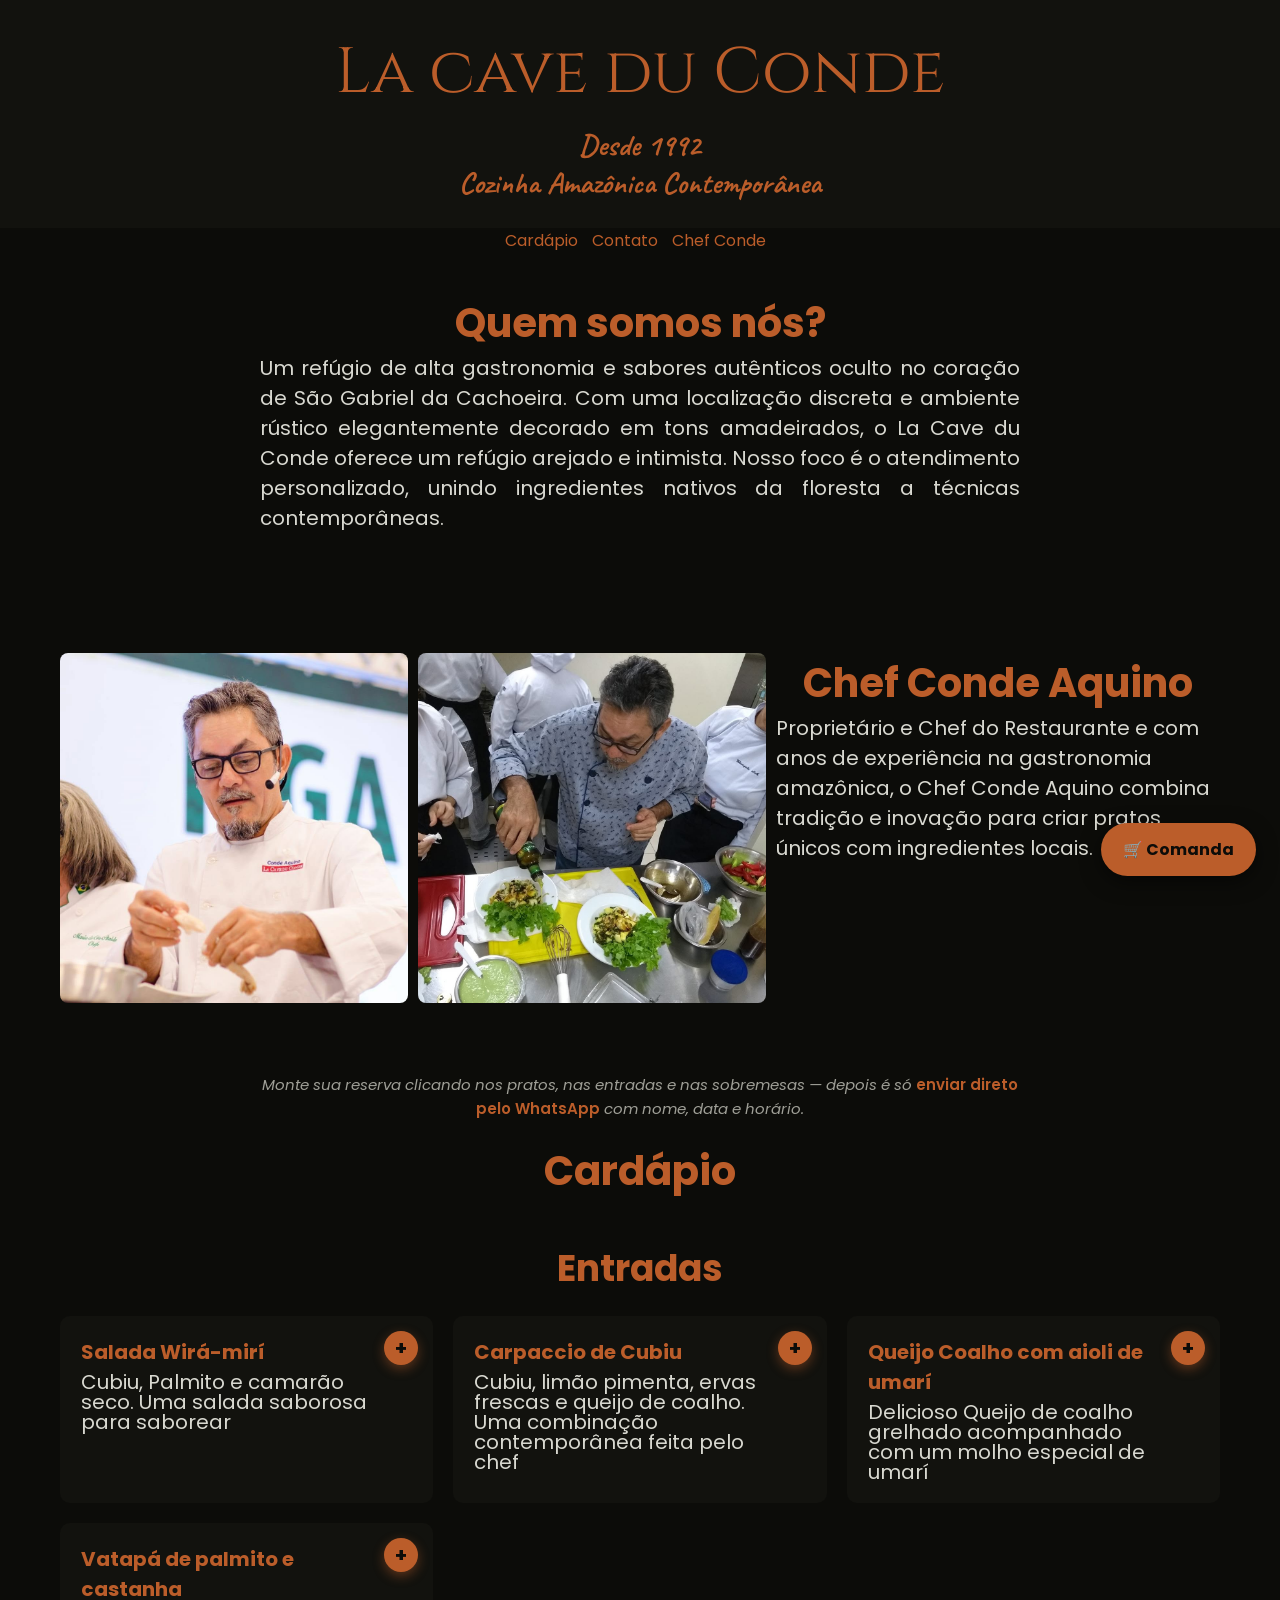
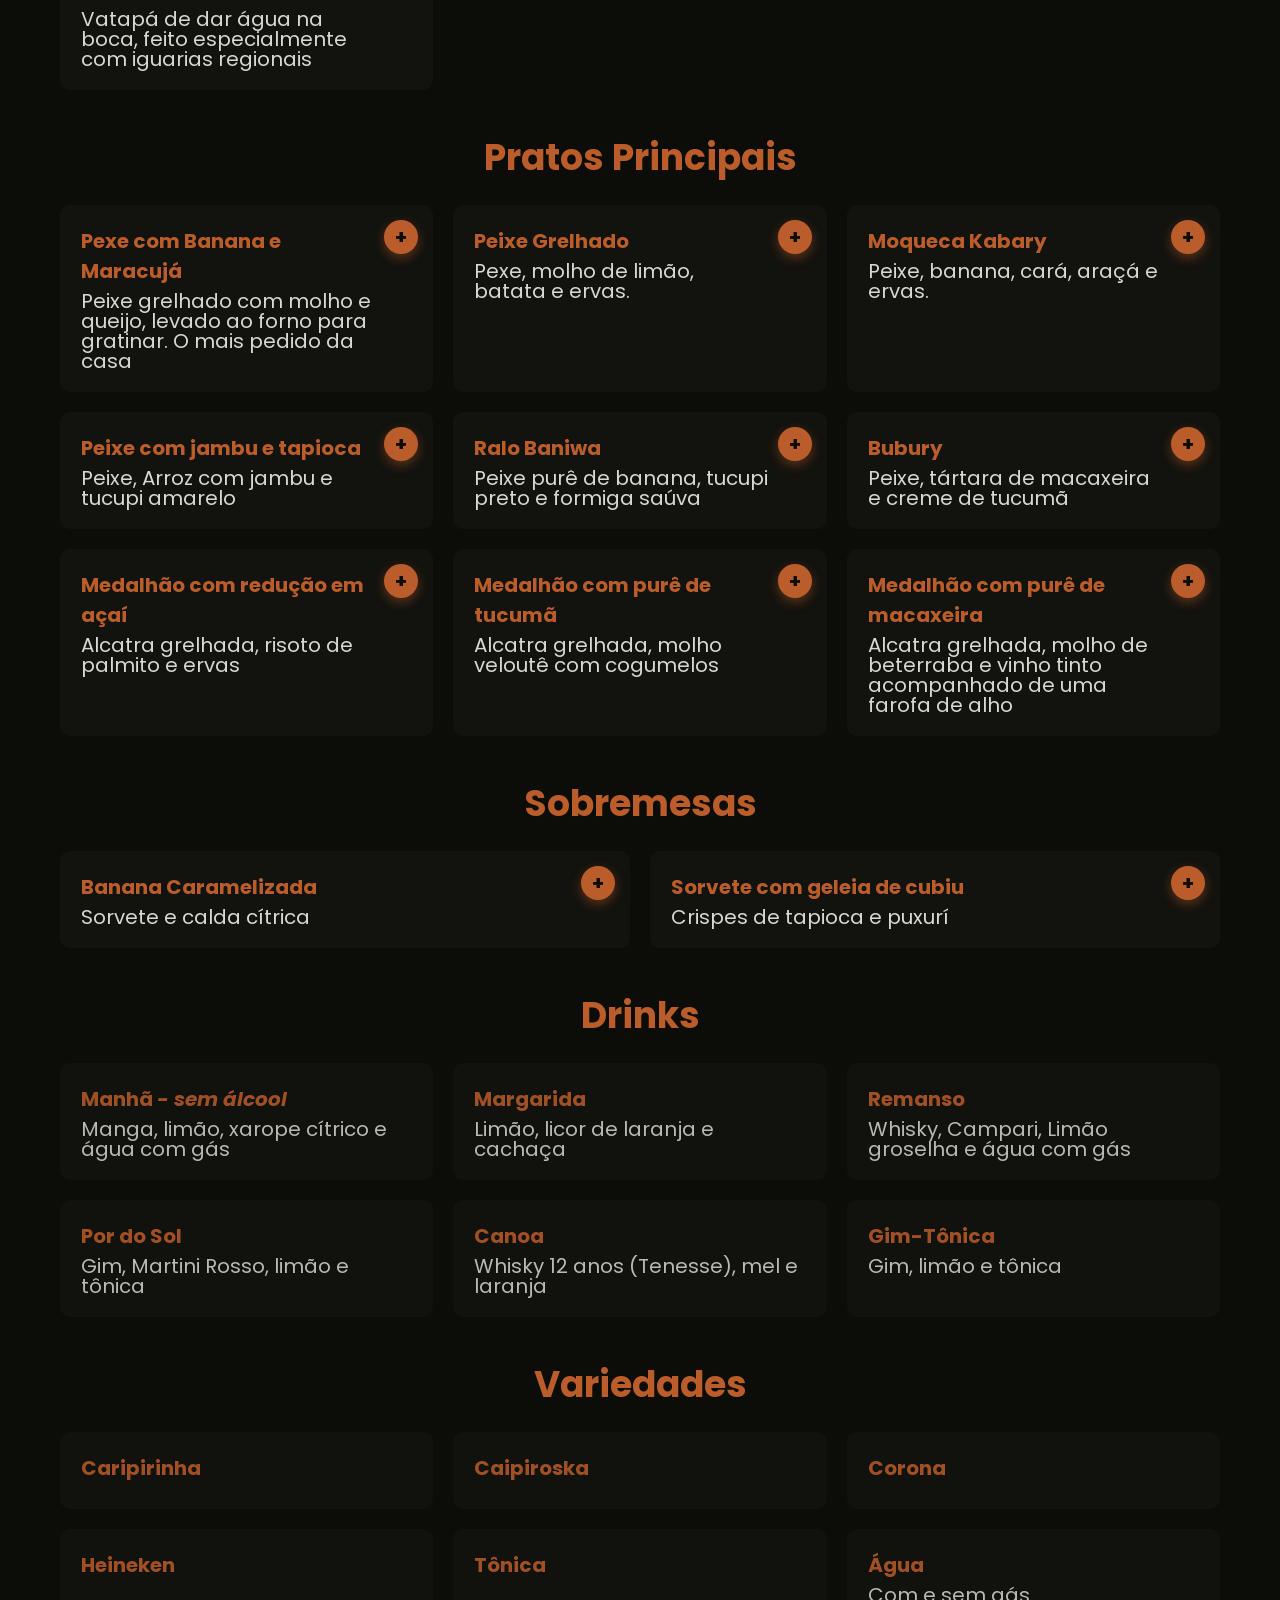
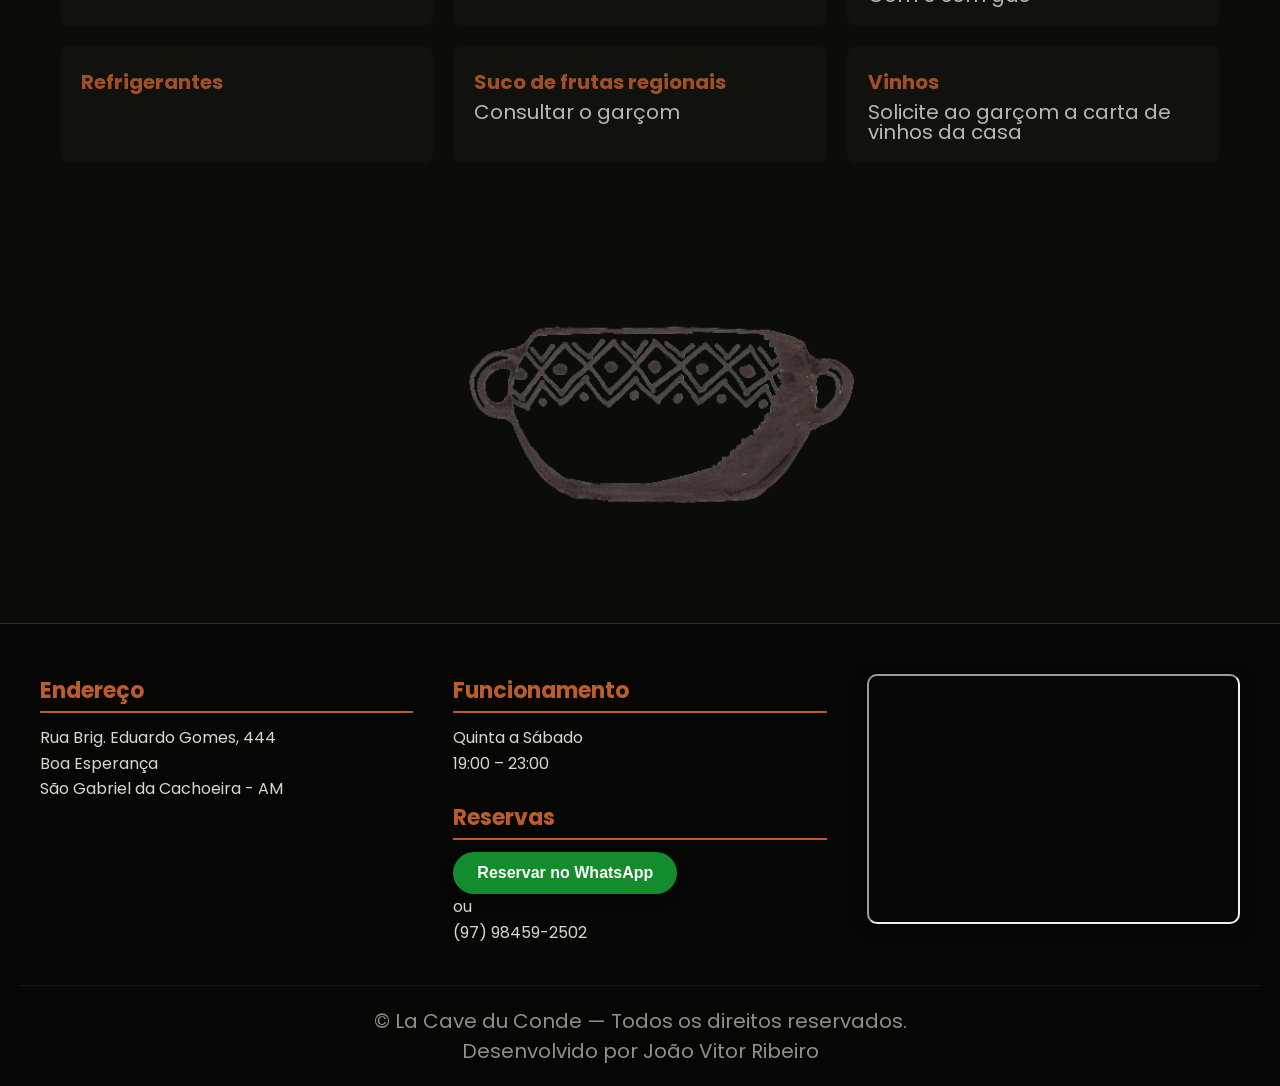
==== commit b250ad8e: "atualiza: mudanças pequenas" ====
--- a/index.html
+++ b/index.html
@@ -61,7 +61,7 @@
       </div>
 
       <p class="aviso-comanda reveal">
-        Monte sua comanda clicando nos pratos, nas entradas e nas sobremesas —
+        Monte sua reserva clicando nos pratos, nas entradas e nas sobremesas —
         depois é só
         <span class="aviso-destaque">enviar direto pelo WhatsApp</span>
         com nome, data e horário.
@@ -164,7 +164,7 @@
       </div>
       <div class="footer-copy">
         <p>&copy; La Cave du Conde — Todos os direitos reservados.</p>
-        <p>Desenvolvido por João Vitor Ribeiro</p>
+        <p><a href="97984530643">Desenvolvido por João Vitor Ribeiro</a></p>
       </div>
     </section>
   </footer>
--- a/css/style.css
+++ b/css/style.css
@@ -247,6 +247,8 @@
   pointer-events: none; /* o clique é do card inteiro */
 }
 
+
+
 @keyframes flutuarAdd {
   0%, 100% {
     transform: translateY(0);
@@ -302,7 +304,7 @@
   font-size: 22px;
   margin-bottom: 12px;
   border-bottom: 2px solid #bb5d2a;
-  display: inline-block;
+  display: block;
   padding-bottom: 4px;
 }
 
@@ -325,6 +327,10 @@
   padding-top: 20px;
   border-top: 1px solid oklch(20% 0.006 107.1);
   font-size: 14px;
+  color: oklch(65% 0.011 106.6);
+}
+& a{
+  text-decoration: none;
   color: oklch(65% 0.011 106.6);
 }
 
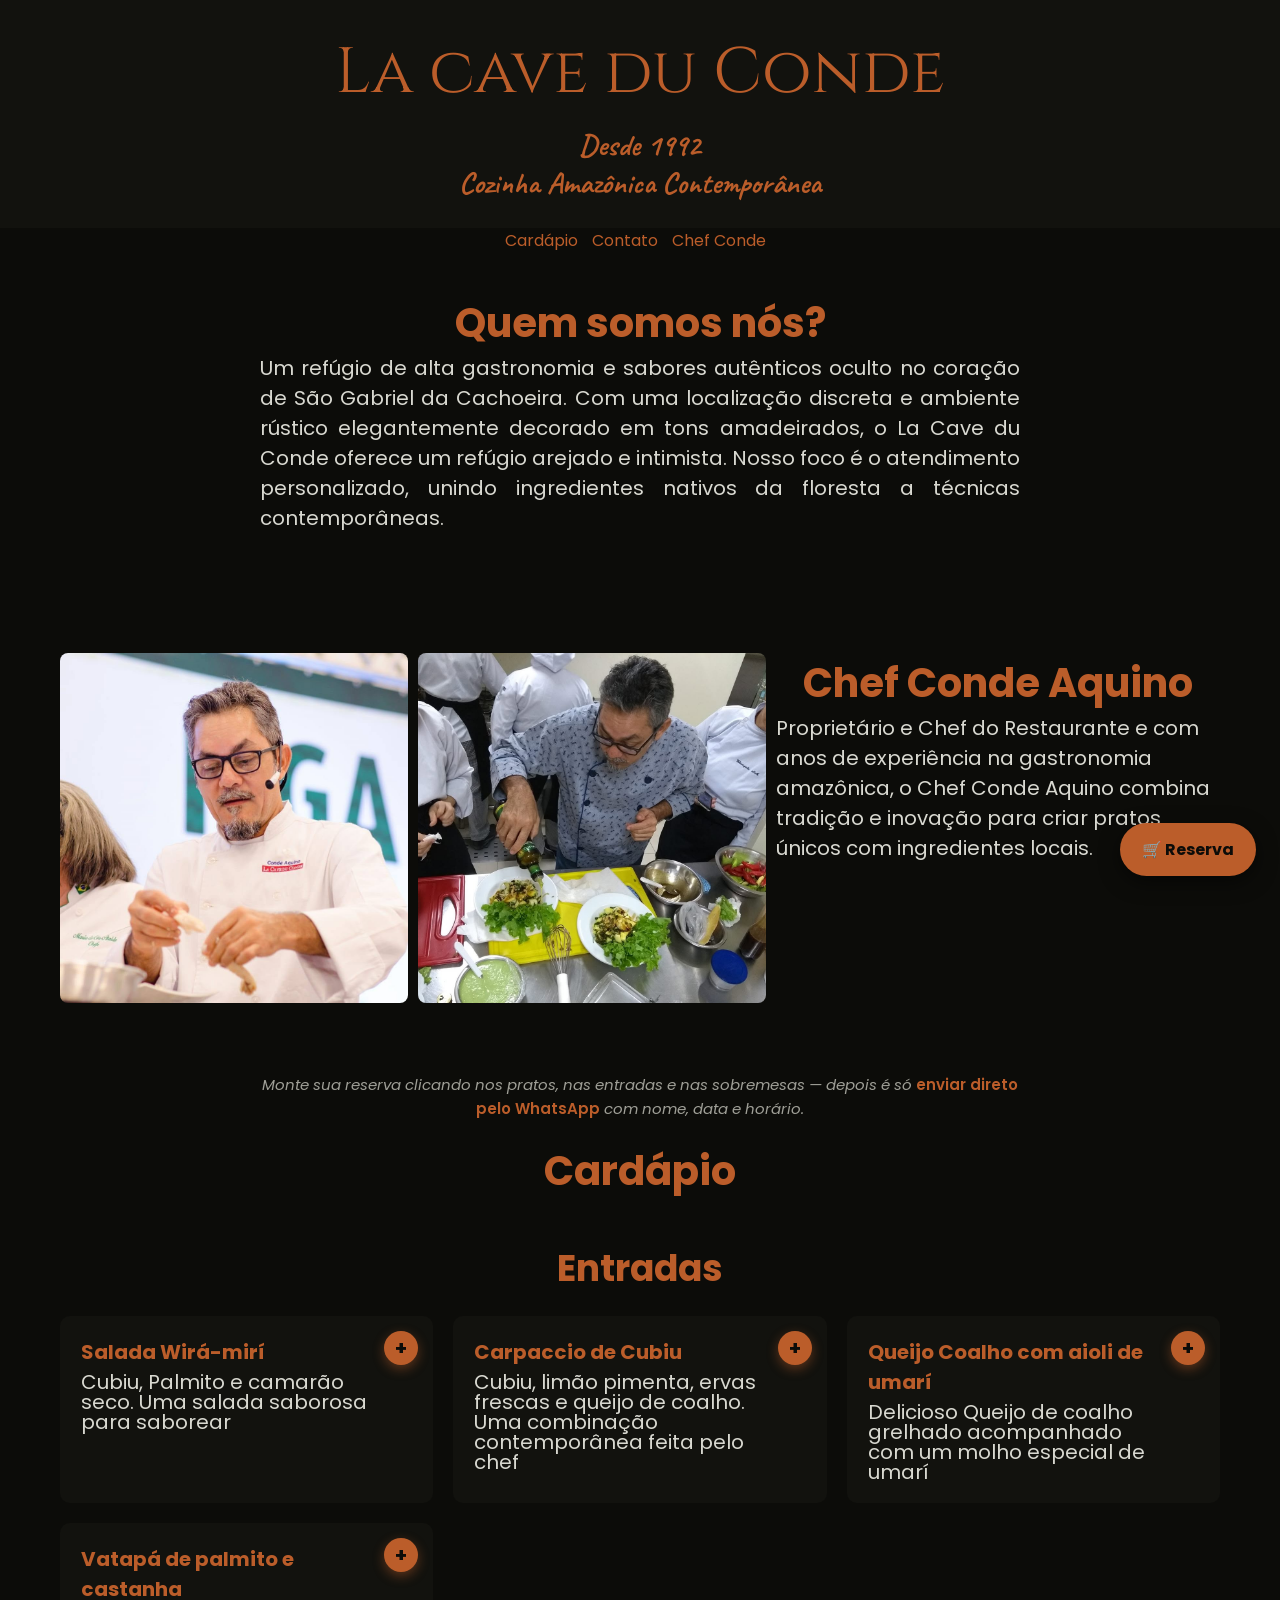
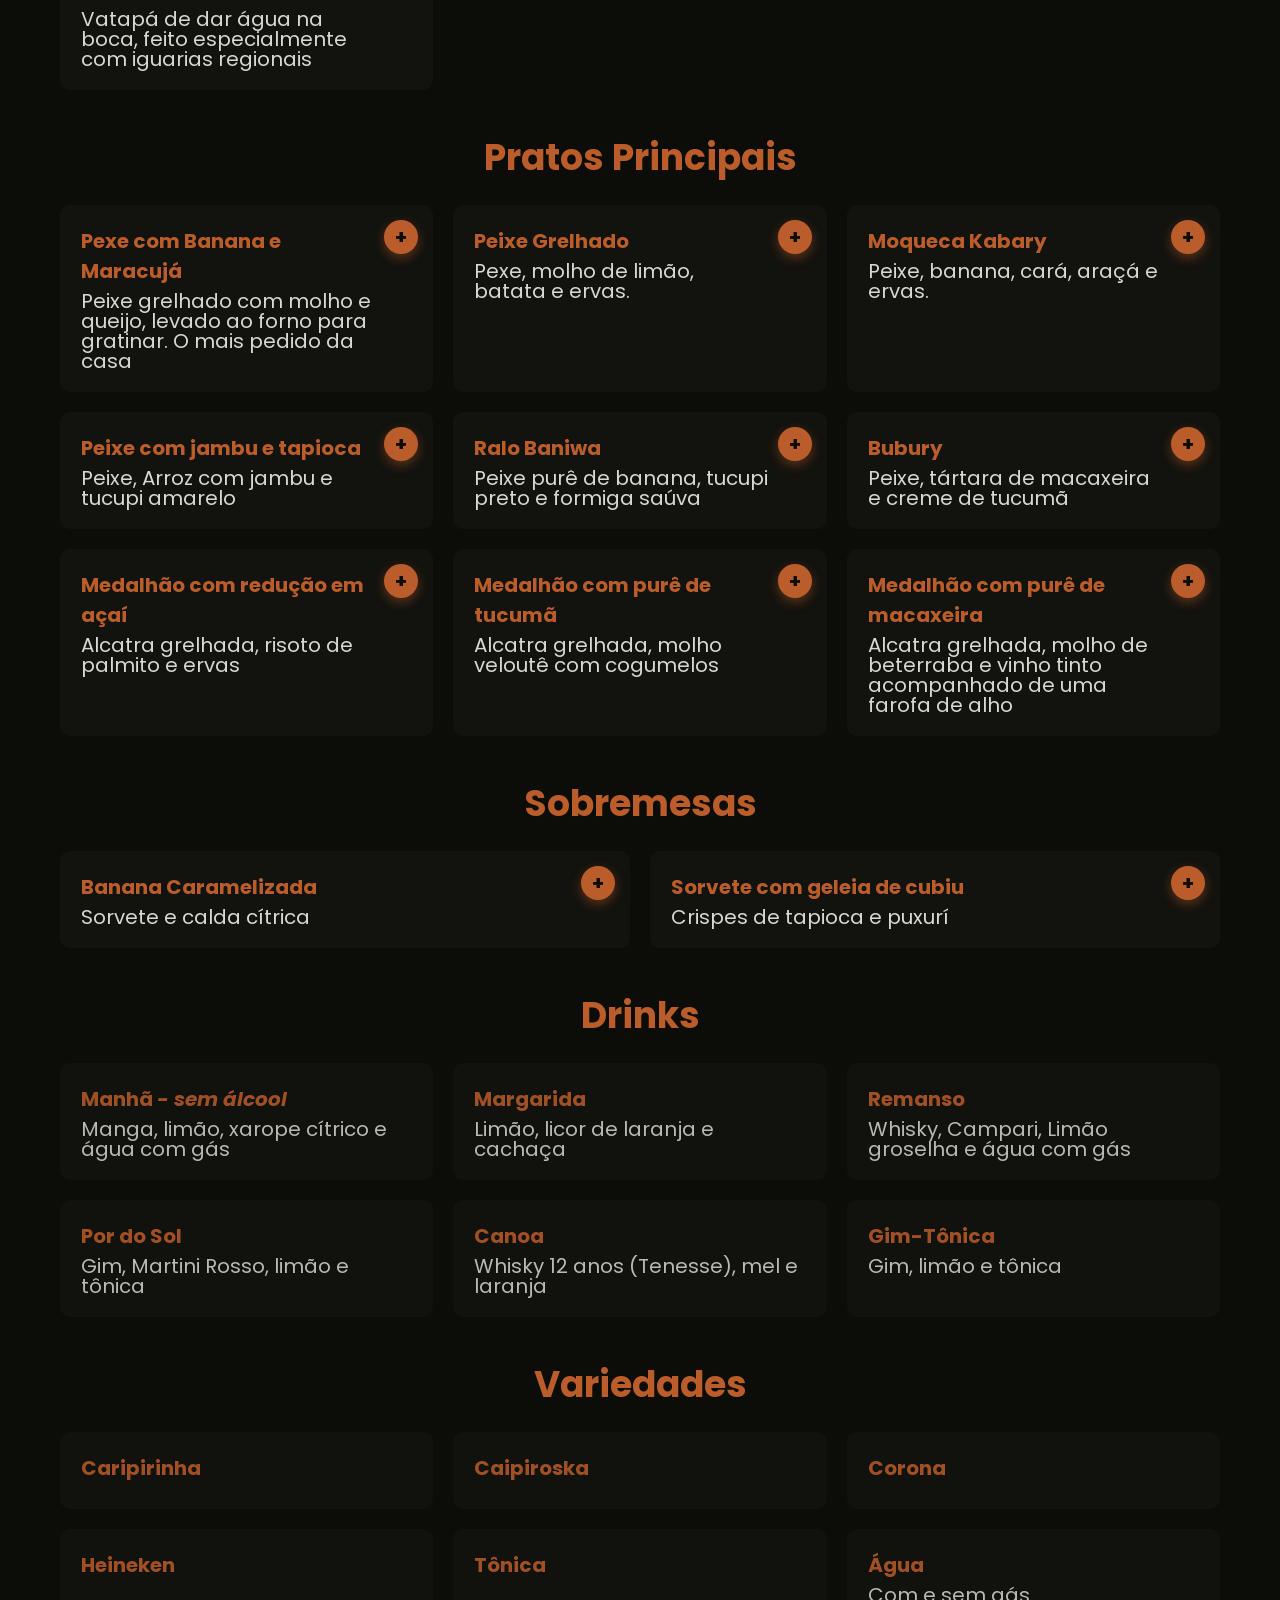
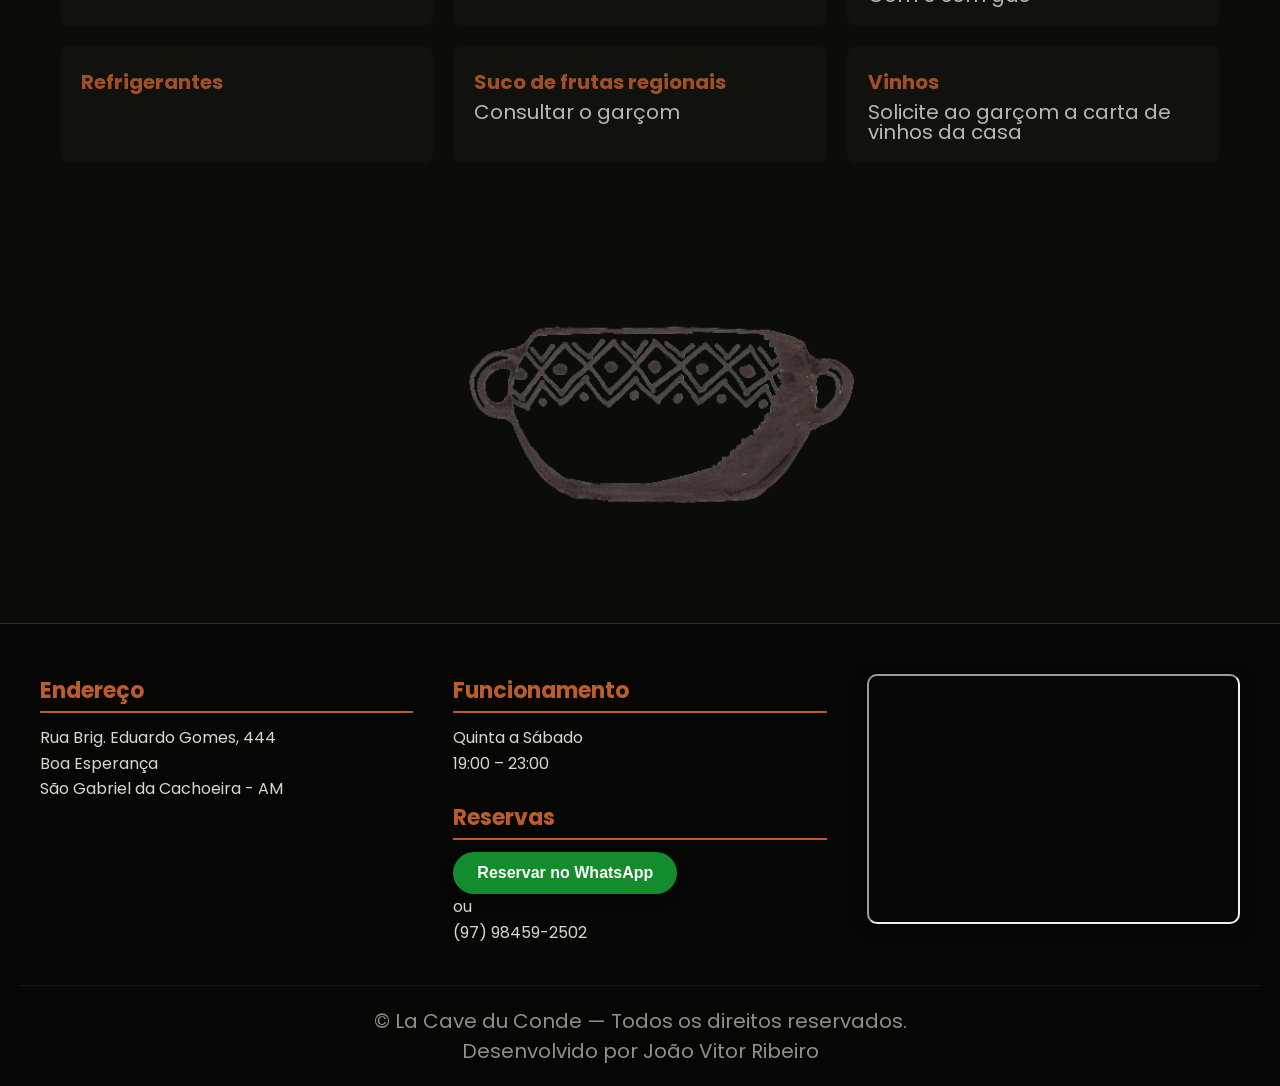
==== commit a466ce8d: "atualiza: comanda" ====
--- a/index.html
+++ b/index.html
@@ -83,7 +83,7 @@
 
   <!-- Botão flutuante da comanda -->
   <button type="button" id="comanda-btn" class="comanda-btn" aria-haspopup="dialog">
-    🛒 Comanda
+    🛒 Reserva
   </button>
 
   <!-- Modal da comanda -->
@@ -164,7 +164,7 @@
       </div>
       <div class="footer-copy">
         <p>&copy; La Cave du Conde — Todos os direitos reservados.</p>
-        <p><a href="97984530643">Desenvolvido por João Vitor Ribeiro</a></p>
+        <p><a href="https://www.instagram.com/joaovitorpwnz/">Desenvolvido por João Vitor Ribeiro</a></p>
       </div>
     </section>
   </footer>
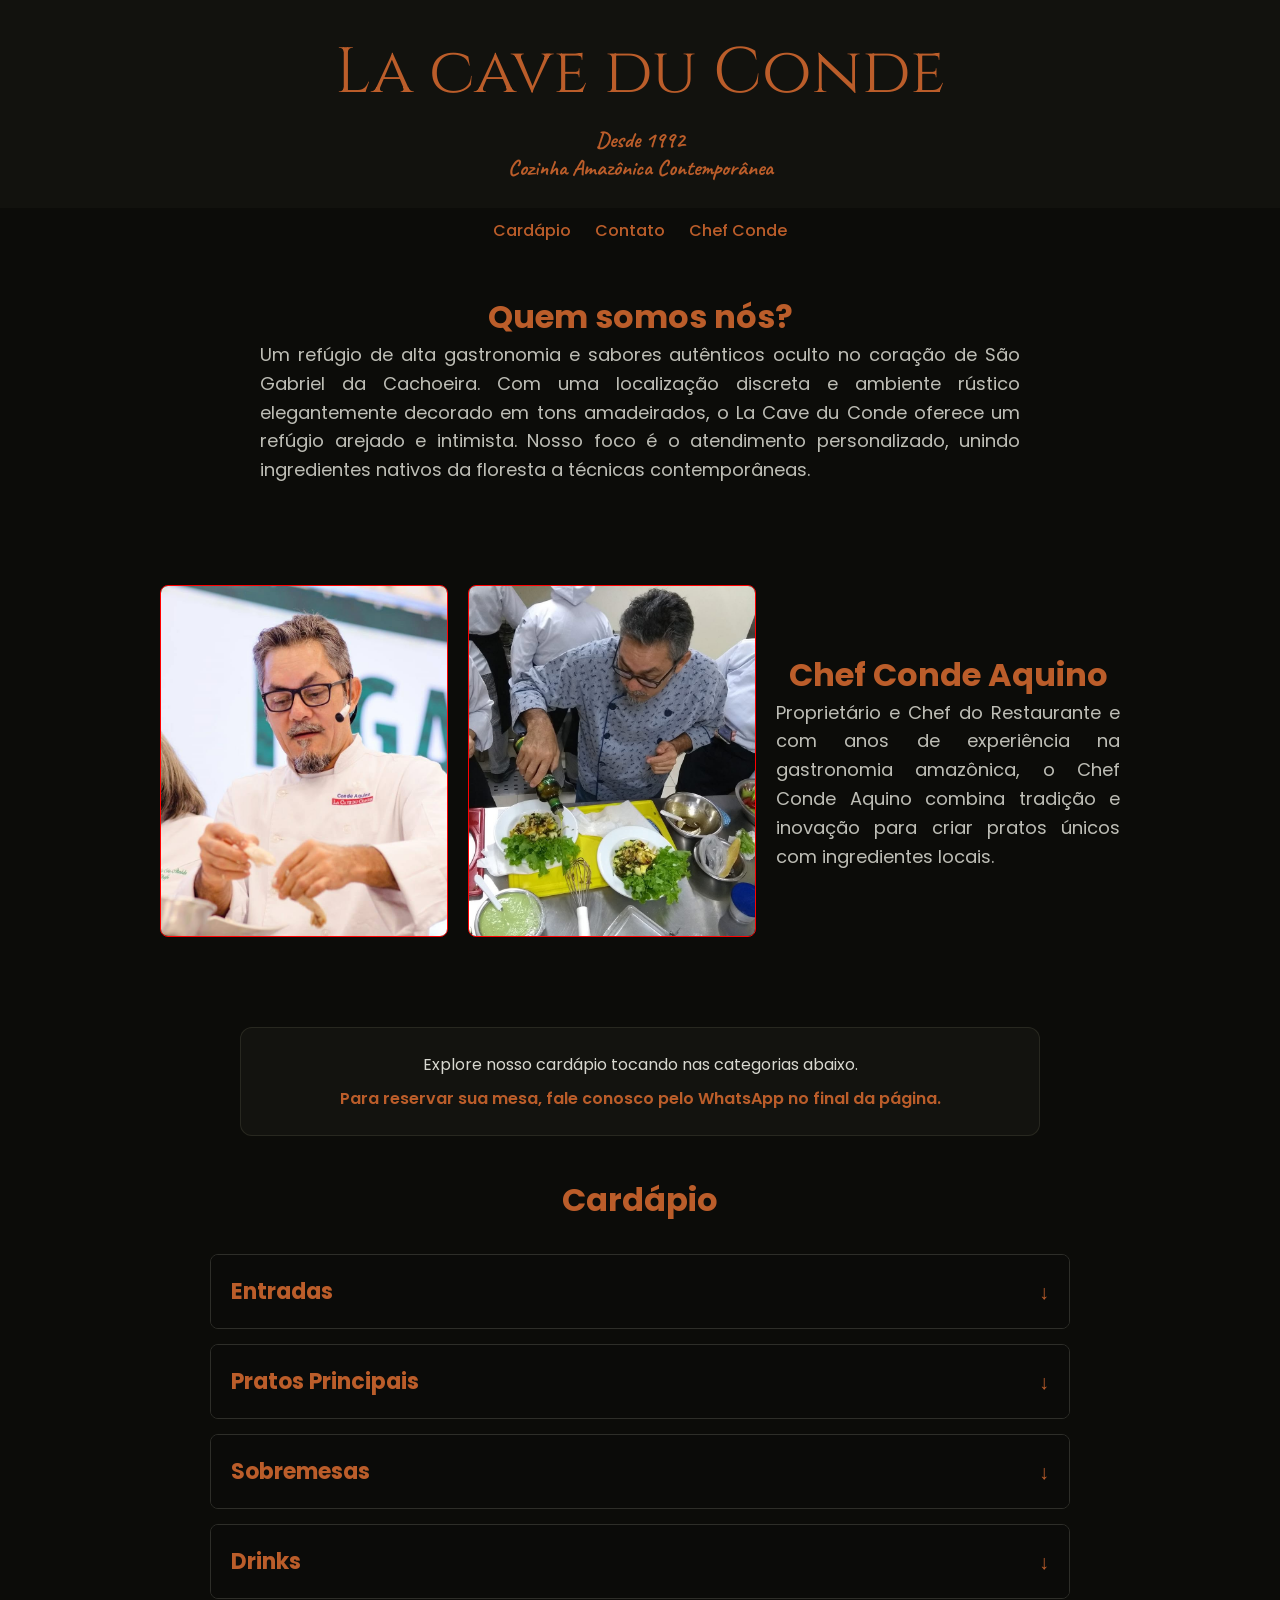
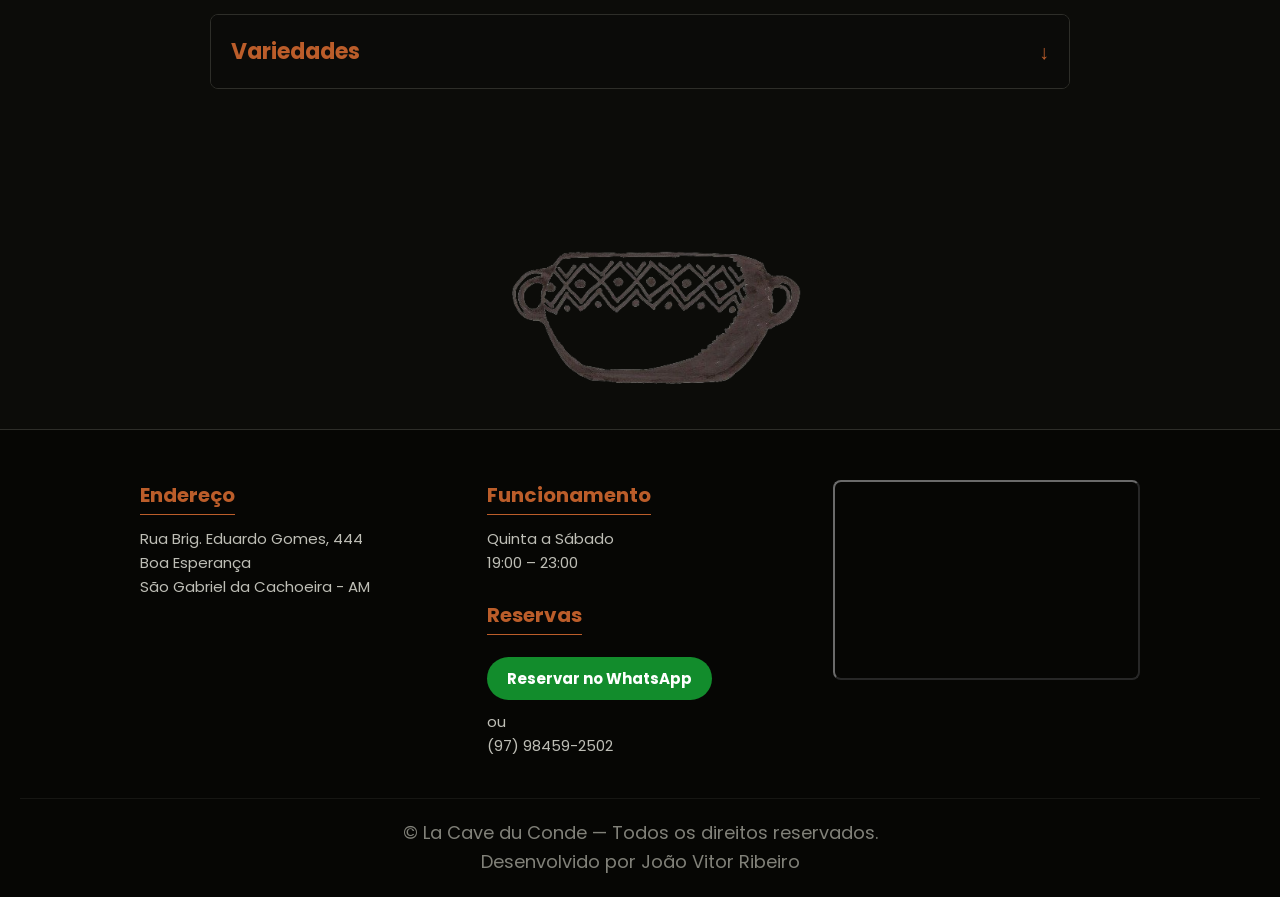
==== commit 6cf4dc1c: "Atualização: comanda retirada, adicionado animações" ====
--- a/index.html
+++ b/index.html
@@ -3,13 +3,15 @@
 <head>
   <meta charset="UTF-8" />
   <meta name="viewport" content="width=device-width, initial-scale=1.0" />
-  <title>La Cave Du Conde — Cozinha Amazônica Contemporânea</title>
-  <meta name="description" content="Refúgio de alta gastronomia e sabores autênticos no coração de São Gabriel da Cachoeira. Cozinha Amazônica Contemporânea desde 1992." />
+  
+  <!-- SEO Otimizado -->
+  <title>La Cave du Conde | Cozinha Amazônica em São Gabriel da Cachoeira</title>
+  <meta name="description" content="Descubra o refúgio de alta gastronomia em São Gabriel da Cachoeira. Cozinha amazônica contemporânea, ambiente intimista e pratos únicos. Reserve pelo WhatsApp." />
   <meta name="theme-color" content="#0c0c09" />
 
-  <!-- Open Graph (link bonito no WhatsApp) -->
-  <meta property="og:title" content="La Cave Du Conde" />
-  <meta property="og:description" content="Cozinha Amazônica Contemporânea desde 1992 — São Gabriel da Cachoeira, AM" />
+  <!-- Open Graph -->
+  <meta property="og:title" content="La Cave du Conde — Cozinha Amazônica em SGC" />
+  <meta property="og:description" content="Um refúgio de alta gastronomia no coração de São Gabriel da Cachoeira. Reserve pelo WhatsApp." />
   <meta property="og:type" content="restaurant" />
   <meta property="og:image" content="images/brasao_invi.png" />
 
@@ -34,7 +36,7 @@
 
   <main>
     <section>
-      <div class="container-main reveal">
+      <div class="container-main reveal-inicial">
         <h2 class="center">Quem somos nós?</h2>
         <p class="color-default center">
           Um refúgio de alta gastronomia e sabores autênticos oculto no coração de
@@ -59,16 +61,16 @@
           </p>
         </div>
       </div>
-
-      <p class="aviso-comanda reveal">
-        Monte sua reserva clicando nos pratos, nas entradas e nas sobremesas —
-        depois é só
-        <span class="aviso-destaque">enviar direto pelo WhatsApp</span>
-        com nome, data e horário.
-      </p>
     </section>
 
     <section id="menu">
+      
+      <!-- Convite para o Cardápio -->
+      <div class="aviso-cardapio reveal">
+        <p>Explore nosso cardápio tocando nas categorias abaixo.</p>
+        <p class="aviso-destaque">Para reservar sua mesa, fale conosco pelo WhatsApp no final da página.</p>
+      </div>
+
       <div class="cardapio-section">
         <h2 class="section-title center">Cardápio</h2>
         <!-- Cardápio renderizado por js/cardapio.js -->
@@ -80,56 +82,6 @@
       </div>
     </section>
   </main>
-
-  <!-- Botão flutuante da comanda -->
-  <button type="button" id="comanda-btn" class="comanda-btn" aria-haspopup="dialog">
-    🛒 Reserva
-  </button>
-
-  <!-- Modal da comanda -->
-  <div id="comanda-modal" class="comanda-modal" aria-hidden="true" role="dialog" aria-labelledby="comanda-titulo">
-    <div class="comanda-modal-conteudo">
-      <header class="comanda-modal-header">
-        <h2 id="comanda-titulo">Sua Comanda</h2>
-        <button type="button" id="comanda-fechar" class="comanda-fechar" aria-label="Fechar">×</button>
-      </header>
-
-      <div class="comanda-cliente">
-        <label>
-          Nome
-          <input type="text" id="cliente-nome" placeholder="Seu nome" required />
-        </label>
-        <label>
-          Pessoas
-          <input type="number" id="cliente-pessoas" min="1" max="20" value="2" required />
-        </label>
-        <label>
-          Data
-          <input type="date" id="cliente-data" required />
-        </label>
-        <label>
-          Horário
-          <input type="time" id="cliente-hora" min="19:00" max="22:30" value="20:00" required />
-        </label>
-      </div>
-
-      <ul id="comanda-lista" class="comanda-lista"></ul>
-      <p id="comanda-vazio" class="comanda-vazio">Sua comanda está vazia. Clique em um prato para adicionar.</p>
-
-      <div class="comanda-rodape">
-        <div class="comanda-total-linha">
-          <span>Total</span>
-          <strong id="comanda-total">R$ 0,00</strong>
-        </div>
-        <div class="comanda-botoes">
-          <button type="button" id="comanda-limpar" class="btn-secundario">Limpar</button>
-          <button type="button" id="comanda-enviar" class="whatsapp-btn" disabled>
-            Enviar pelo WhatsApp
-          </button>
-        </div>
-      </div>
-    </div>
-  </div>
 
   <footer class="reveal">
     <section id="info">
@@ -164,16 +116,15 @@
       </div>
       <div class="footer-copy">
         <p>&copy; La Cave du Conde — Todos os direitos reservados.</p>
-        <p><a href="https://www.instagram.com/joaovitorpwnz/">Desenvolvido por João Vitor Ribeiro</a></p>
+        <p>Desenvolvido por João Vitor Ribeiro</p>
       </div>
     </section>
   </footer>
 
+  <!-- Apenas o script do cardápio -->
   <script type="module">
     import { renderizarCardapio } from "./js/cardapio.js";
-    import { inicializarComanda } from "./js/comanda.js";
     renderizarCardapio();
-    inicializarComanda();
   </script>
 </body>
 </html>
--- a/css/style.css
+++ b/css/style.css
@@ -3,7 +3,6 @@
 @import url('https://fonts.googleapis.com/css2?family=Poppins:ital,wght@0,100;0,200;0,300;0,400;0,500;0,600;0,700;0,800;0,900;1,100;1,200;1,300;1,400;1,500;1,600;1,700;1,800;1,900&display=swap');
 @import url('https://fonts.googleapis.com/css2?family=Cinzel:wght@400..900&family=Poppins:ital,wght@0,100;0,200;0,300;0,400;0,500;0,600;0,700;0,800;0,900;1,100;1,200;1,300;1,400;1,500;1,600;1,700;1,800;1,900&display=swap');
 @import url('https://fonts.googleapis.com/css2?family=Caveat:wght@400..700&display=swap');
-@import url('https://fonts.googleapis.com/css2?family=Allura&display=swap');
 
 * {
   padding: 0;
@@ -18,39 +17,66 @@
 body {
   background-color: #0c0c09;
   font-family: "Poppins", sans-serif;
+  color: oklch(88% 0.011 106.6);
 }
 
 h2 {
   color: #bb5d2a;
-  font-size: 40px;
+  font-size: 32px;
 }
 
 h3 {
   color: #bb5d2a;
-  font-size: 30px;
+  font-size: 24px;
 }
 
 p {
-  font-size: 20px;
+  font-size: 18px;
+  line-height: 1.6;
 }
 
 /* ---------- Animações ---------- */
-@keyframes revealOnScroll {
-  from {
-    opacity: 0;
-    transform: translateY(60px);
-  }
-  to {
-    opacity: 1;
-    transform: translateY(0);
-  }
-}
-
-/* reveal que NÃO some no final do scroll */
+
+/* Entrada: sobe e aparece */
+@keyframes revealIn {
+  from { opacity: 0; transform: translateY(40px); }
+  to { opacity: 1; transform: translateY(0); }
+}
+
+/* Saída: sobe e some */
+@keyframes revealOut {
+  from { opacity: 1; transform: translateY(0); }
+  to { opacity: 0; transform: translateY(-40px); }
+}
+
+/* Animação para o texto inicial (acontece logo que o site carrega) */
+@keyframes fadeIn {
+  from { opacity: 0; }
+  to { opacity: 1; }
+}
+
+.reveal-inicial {
+  animation: fadeIn 1.5s ease-in forwards;
+}
+
+/* ------------------------------------------
+   A MÁGICA ACONTECE AQUI
+   ------------------------------------------ */
 .reveal {
-  animation: revealOnScroll linear both;
+  /* Aplicamos duas animações: uma de entrada e uma de saída */
+  animation: revealIn linear both, revealOut linear forwards;
   animation-timeline: view();
-  animation-range: entry 0% cover 30%;
+  
+  /* 
+    1ª animação (revealIn): 
+    - entry 35% -> começa a aparecer quando o elemento entra na tela
+    - cover 45% -> termina de aparecer quando chega no meio da tela
+    
+    2ª animação (revealOut):
+    - exit 50% -> começa a sumir quando o elemento começa a sair da tela pelo topo
+    - exit 0% -> termina de sumir quando ele sai completamente
+  */
+  animation-range: entry 45% cover 45%, exit 0% exit 50%;
 }
 
 /* ---------- Nav ---------- */
@@ -59,22 +85,23 @@
   text-align: center;
   background: oklch(15.3% 0.006 107.1);
   margin-top: 1em;
+  padding: 10px 0;
 }
 
 nav a {
   color: #bb5d2a;
   text-decoration: none;
-  margin-right: 10px;
-  overflow: hidden;
-}
-
-nav a:hover,
-nav a:focus-visible {
-  text-decoration: underline;
+  margin: 0 10px;
+  font-weight: 500;
+  transition: color 0.3s;
+}
+
+nav a:hover {
+  color: #e07b3f;
 }
 
 .color-default {
-  color: oklch(88% 0.011 106.6);
+  color: oklch(80% 0.011 106.6);
 }
 
 .center {
@@ -105,10 +132,8 @@
   margin: 0;
 }
 
-.container-nav h2 {
-  text-align: center;
-  font-family: "Lucida Handwriting", "Brush Script MT", "Apple Chancery", cursive;
-  font-size: 30px;
+.container-nav h3 {
+  font-size: 22px;
 }
 
 /* ---------- Quem somos ---------- */
@@ -125,156 +150,138 @@
 /* ---------- Chef ---------- */
 .container-main-flex {
   display: flex;
-  padding: 70px 20px;
-  gap: 10px;
-  max-width: 1200px;
+  padding: 50px 20px;
+  gap: 20px;
+  max-width: 1000px;
   margin: 10px auto 0;
+  align-items: center;
 }
 
 .bio-img {
   width: 30%;
-  height: 350px;
+  height: 22rem;
   object-fit: cover;
   border-radius: 8px;
-}
-
-/* ---------- Aviso discreto abaixo da bio do Chef ---------- */
-.aviso-comanda {
+  border: 1px solid red;
+}
+
+.container-main-flex p {
+  text-align: justify;
+}
+
+/* ---------- Aviso de Reserva ---------- */
+.aviso-cardapio {
   max-width: 800px;
-  margin: 0 auto 20px;
-  padding: 0 20px;
+  margin: 40px auto;
   text-align: center;
-  font-size: 15px;
-  font-style: italic;
-  color: oklch(70% 0.011 106.6);
-  line-height: 1.6;
-}
-
-.aviso-comanda .aviso-destaque {
-  color: #bb5d2a;
-  font-style: normal;
+  background-color: oklch(46.634% 0.02488 107.368 / 0.1);
+  padding: 24px;
+  border-radius: 12px;
+  border: 1px solid oklch(46.634% 0.02488 107.368 / 0.3);
+}
+
+.aviso-cardapio p {
+  font-size: 16px;
+  margin-bottom: 8px;
+}
+
+.aviso-cardapio .aviso-destaque {
+  color: #bb5d2a;
   font-weight: 600;
-}
-
-/* ---------- Cardápio ---------- */
+  margin-bottom: 0;
+}
+
+/* ---------- Cardápio e Acordeão ---------- */
 .cardapio-section {
-  text-align: left;
-  padding: 10px auto;
-}
-
-.categoria-titulo {
-  color: #bb5d2a;
-  font-size: 36px;
-  margin: 40px 0 20px 0;
-  text-align: center;
-}
-
-.menu-grid {
-  display: grid;
-  grid-template-columns: repeat(auto-fit, minmax(280px, 1fr));
-  gap: 20px;
-  max-width: 1200px;
+  max-width: 900px;
   margin: 0 auto;
   padding: 0 20px;
 }
 
-/* ---------- Card do prato (base) ---------- */
+.section-title {
+  margin-bottom: 30px;
+}
+
+.acordeao-item {
+  margin-bottom: 15px;
+  border: 1px solid oklch(30% 0.01 107.1);
+  border-radius: 8px;
+  overflow: hidden;
+}
+
+.acordeao-header {
+  width: 100%;
+  background-color: oklch(15% 0.006 107.1);
+  border: none;
+  padding: 20px;
+  display: flex;
+  justify-content: space-between;
+  align-items: center;
+  cursor: pointer;
+  transition: background-color 0.3s;
+  font-family: inherit;
+}
+
+.acordeao-header:hover {
+  background-color: oklch(20% 0.006 107.1);
+}
+
+.categoria-titulo {
+  margin: 0;
+  font-size: 22px;
+  color: #bb5d2a;
+}
+
+.icone-seta {
+  font-size: 20px;
+  color: #bb5d2a;
+  transition: transform 0.3s ease;
+}
+
+.acordeao-header[aria-expanded="true"] .icone-seta {
+  transform: rotate(180deg);
+}
+
+.acordeao-conteudo {
+  max-height: 0;
+  overflow: hidden;
+  transition: max-height 0.4s ease-out;
+  background-color: #0c0c09;
+}
+
+/* Lista de pratos dentro do acordeão */
+.menu-grid {
+  display: flex;
+  flex-direction: column;
+  padding: 10px 0;
+}
+
 .prato-card {
-  position: relative;
-  padding: 20px;
-  border-radius: 10px;
-  background-color: oklch(46.634% 0.02488 107.368 / 0.082);
-  display: flex;
-  flex-direction: column;
-  justify-content: baseline;
-  border: 1px solid transparent;
-  color: inherit;
-  font: inherit;
-  text-align: left;
+  padding: 15px 20px;
+  border-bottom: 1px solid oklch(20% 0.006 107.1);
+}
+
+.prato-card:last-child {
+  border-bottom: none;
 }
 
 .prato-card h3 {
-  color: #bb5d2a;
-  font-size: 20px;
-  margin-bottom: 5px;
+  font-size: 18px;
+  margin-bottom: 4px;
+  color: #e07b3f; /* Cor mais clara para leitura */
 }
 
 .prato-card p {
-  font-size: 20px;
-  line-height: 1;
-  overflow-wrap: break-word;
-  text-align: left;
-}
-
-/* ---------- Card NÃO clicável (Drinks / Variedades) ---------- */
-.prato-card-informativo {
-  cursor: default;
-  opacity: 0.85;
-}
-
-/* ---------- Card clicável (Entradas / Principais / Sobremesas) ---------- */
-.prato-card-clicavel {
-  cursor: pointer;
-  padding-right: 56px; /* abre espaço pro "+" flutuante */
-  transition: transform 0.3s ease, background-color 0.3s ease, border-color 0.3s ease;
-}
-
-.prato-card-clicavel:hover,
-.prato-card-clicavel:focus-visible {
-  transform: translateY(-3px);
-  background-color: oklch(46.634% 0.02488 107.368 / 0.16);
-  border-color: #bb5d2a;
-  outline: none;
-}
-
-/* "+" sempre visível e flutuando */
-.prato-add {
-  position: absolute;
-  top: 14px;
-  right: 14px;
-  width: 34px;
-  height: 34px;
-  border-radius: 50%;
-  background: #bb5d2a;
-  color: #0c0c09;
-  display: grid;
-  place-items: center;
-  font-weight: 700;
-  font-size: 20px;
-  line-height: 1;
-  box-shadow: 0 4px 12px rgba(187, 93, 42, 0.45);
-  animation: flutuarAdd 2.2s ease-in-out infinite;
-  pointer-events: none; /* o clique é do card inteiro */
-}
-
-
-
-@keyframes flutuarAdd {
-  0%, 100% {
-    transform: translateY(0);
-    box-shadow: 0 4px 12px rgba(187, 93, 42, 0.45);
-  }
-  50% {
-    transform: translateY(-4px);
-    box-shadow: 0 8px 18px rgba(187, 93, 42, 0.7);
-  }
-}
-
-/* Respeita quem prefere menos animação */
-@media (prefers-reduced-motion: reduce) {
-  .prato-add {
-    animation: none;
-  }
-  .prato-card-clicavel {
-    transition: none;
-  }
+  font-size: 15px;
+  line-height: 1.4;
 }
 
 /* ---------- Cuia ---------- */
 .cuia {
   display: flex;
   justify-content: center;
-  height: 400px;
+  height: 300px;
+  margin-top: 40px;
 }
 
 .cuia img {
@@ -286,12 +293,11 @@
 footer {
   background-color: oklch(12% 0.006 107.1);
   padding: 50px 20px 20px;
-  margin-top: 60px;
   border-top: 1px solid oklch(30% 0.01 107.1);
 }
 
 .footer-container {
-  max-width: 1200px;
+  max-width: 1000px;
   margin: 0 auto;
   display: grid;
   grid-template-columns: repeat(auto-fit, minmax(250px, 1fr));
@@ -301,24 +307,23 @@
 
 .footer-info h3 {
   color: #bb5d2a;
-  font-size: 22px;
+  font-size: 20px;
   margin-bottom: 12px;
-  border-bottom: 2px solid #bb5d2a;
-  display: block;
+  border-bottom: 1px solid #bb5d2a;
+  display: inline-block;
   padding-bottom: 4px;
 }
 
 .footer-info p {
-  font-size: 16px;
-  line-height: 1.6;
-  color: oklch(88% 0.011 106.6);
+  font-size: 15px;
+  color: oklch(80% 0.011 106.6);
 }
 
 .footer-map iframe {
   width: 100%;
-  height: 250px;
-  border-radius: 10px;
-  box-shadow: 0 4px 12px rgba(0, 0, 0, 0.5);
+  height: 200px;
+  border-radius: 8px;
+  filter: grayscale(100%) invert(90%) hue-rotate(180deg); /* Deixa o mapa escuro para combinar */
 }
 
 .footer-copy {
@@ -326,435 +331,57 @@
   margin-top: 40px;
   padding-top: 20px;
   border-top: 1px solid oklch(20% 0.006 107.1);
-  font-size: 14px;
-  color: oklch(65% 0.011 106.6);
-}
-& a{
-  text-decoration: none;
-  color: oklch(65% 0.011 106.6);
-}
-
-.btn-zap {
-  display: inline-flex;
+  font-size: 13px;
+  color: oklch(60% 0.011 106.6);
 }
 
 .whatsapp-btn {
   display: inline-flex;
   background-color: #128c2c;
   color: #ffffff;
-  font-family: Arial, sans-serif;
-  font-size: 16px;
+  font-size: 15px;
   font-weight: bold;
-  padding: 12px 24px;
+  padding: 10px 20px;
   border-radius: 50px;
   text-decoration: none;
-  box-shadow: 0 4px 10px rgba(0, 0, 0, 0.15);
-  transition: background-color 0.3s ease, transform 0.2s ease, box-shadow 0.3s ease;
-  border: none;
-  cursor: pointer;
-}
-
-.whatsapp-btn:hover:not(:disabled) {
+  transition: background-color 0.3s;
+  margin: 10px 0;
+}
+
+.whatsapp-btn:hover {
   background-color: #25d365af;
-  transform: translateY(-2px);
-  box-shadow: 0 6px 14px rgba(0, 0, 0, 0.2);
-}
-
-.whatsapp-btn:active:not(:disabled) {
-  transform: translateY(0);
-}
-
-.whatsapp-btn:disabled {
-  opacity: 0.4;
-  cursor: not-allowed;
-}
-
-/* ============================================================
-   COMANDA (botão flutuante + modal + toast)
-   ============================================================ */
-
-/* Botão flutuante */
-.comanda-btn {
-  position: fixed;
-  bottom: 24px;
-  right: 24px;
-  z-index: 900;
-  background: #bb5d2a;
-  color: #0c0c09;
-  border: none;
-  border-radius: 50px;
-  padding: 14px 22px;
-  font-family: "Poppins", sans-serif;
-  font-weight: 700;
-  font-size: 16px;
-  cursor: pointer;
-  box-shadow: 0 6px 20px rgba(0, 0, 0, 0.5);
-  transition: transform 0.2s ease, background-color 0.2s ease;
-}
-
-.comanda-btn:hover,
-.comanda-btn:focus-visible {
-  transform: translateY(-3px);
-  outline: 2px solid #fff;
-  outline-offset: 2px;
-}
-
-.comanda-btn-ativa {
-  background: #e07b3f;
-  animation: pulsoComanda 1.6s ease-in-out infinite;
-}
-
-@keyframes pulsoComanda {
-  0%, 100% { box-shadow: 0 6px 20px rgba(187, 93, 42, 0.5); }
-  50% { box-shadow: 0 6px 28px rgba(187, 93, 42, 0.9); }
-}
-
-/* Modal */
-.comanda-modal {
-  position: fixed;
-  inset: 0;
-  z-index: 1000;
-  background: rgba(0, 0, 0, 0.7);
-  display: flex;
-  align-items: flex-end;
-  justify-content: center;
-  opacity: 0;
-  visibility: hidden;
-  transition: opacity 0.25s ease, visibility 0.25s ease;
-}
-
-.comanda-modal-aberto {
-  opacity: 1;
-  visibility: visible;
-}
-
-.comanda-modal-conteudo {
-  background: #14130f;
-  color: oklch(88% 0.011 106.6);
-  width: 100%;
-  max-width: 520px;
-  max-height: 90vh;
-  overflow-y: auto;
-  border-radius: 16px 16px 0 0;
-  padding: 20px;
-  transform: translateY(100%);
-  transition: transform 0.3s ease;
-  display: flex;
-  flex-direction: column;
-  gap: 16px;
-}
-
-.comanda-modal-aberto .comanda-modal-conteudo {
-  transform: translateY(0);
-}
-
-@media (min-width: 640px) {
-  .comanda-modal {
-    align-items: center;
-  }
-  .comanda-modal-conteudo {
-    border-radius: 16px;
-    transform: scale(0.95);
-  }
-  .comanda-modal-aberto .comanda-modal-conteudo {
-    transform: scale(1);
-  }
-}
-
-.comanda-modal-header {
-  display: flex;
-  justify-content: space-between;
-  align-items: center;
-}
-
-.comanda-modal-header h2 {
-  font-size: 26px;
-  color: #bb5d2a;
-}
-
-.comanda-fechar {
-  background: transparent;
-  border: none;
-  color: #bb5d2a;
-  font-size: 32px;
-  line-height: 1;
-  cursor: pointer;
-  padding: 0 8px;
-}
-
-/* Campos do cliente */
-.comanda-cliente {
-  display: grid;
-  grid-template-columns: 1fr 1fr;
-  gap: 10px;
-}
-
-.comanda-cliente label {
-  display: flex;
-  flex-direction: column;
-  font-size: 13px;
-  color: oklch(70% 0.011 106.6);
-  gap: 4px;
-}
-
-.comanda-cliente input {
-  background: #1f1d17;
-  border: 1px solid #3a352a;
-  color: #f0ece0;
-  padding: 8px 10px;
-  border-radius: 6px;
-  font-family: inherit;
-  font-size: 15px;
-}
-
-.comanda-cliente input:focus {
-  outline: 2px solid #bb5d2a;
-  border-color: transparent;
-}
-
-/* Lista de itens */
-.comanda-lista {
-  list-style: none;
-  display: flex;
-  flex-direction: column;
-  gap: 8px;
-}
-
-.comanda-item {
-  display: flex;
-  justify-content: space-between;
-  align-items: center;
-  gap: 10px;
-  padding: 10px 12px;
-  background: #1f1d17;
-  border-radius: 8px;
-}
-
-.comanda-item-info {
-  display: flex;
-  flex-direction: column;
-  gap: 2px;
-  min-width: 0;
-}
-
-.comanda-item-info strong {
-  color: #f0ece0;
-  font-size: 15px;
-  overflow-wrap: break-word;
-}
-
-.comanda-item-info span {
-  font-size: 13px;
-  color: oklch(70% 0.011 106.6);
-}
-
-.comanda-item-acoes {
-  display: flex;
-  align-items: center;
-  gap: 4px;
-  flex-shrink: 0;
-}
-
-.comanda-item-acoes button {
-  background: #2c2920;
-  border: 1px solid #3a352a;
-  color: #f0ece0;
-  width: 30px;
-  height: 30px;
-  border-radius: 6px;
-  cursor: pointer;
-  font-size: 16px;
-  line-height: 1;
-  transition: background 0.15s ease;
-}
-
-.comanda-item-acoes button:hover {
-  background: #bb5d2a;
-  color: #0c0c09;
-}
-
-.comanda-qtd {
-  min-width: 22px;
-  text-align: center;
-  font-weight: 600;
-}
-
-.comanda-vazio {
-  text-align: center;
-  color: oklch(60% 0.011 106.6);
-  font-size: 15px;
-  padding: 20px 0;
-}
-
-/* Rodapé do modal */
-.comanda-rodape {
-  border-top: 1px solid #3a352a;
-  padding-top: 12px;
-  display: flex;
-  flex-direction: column;
-  gap: 12px;
-}
-
-.comanda-total-linha {
-  display: flex;
-  justify-content: space-between;
-  align-items: center;
-  font-size: 18px;
-}
-
-.comanda-total-linha strong {
-  color: #bb5d2a;
-  font-size: 24px;
-}
-
-.comanda-botoes {
-  display: flex;
-  gap: 10px;
-}
-
-.comanda-botoes .whatsapp-btn {
-  flex: 1;
-  justify-content: center;
-}
-
-.btn-secundario {
-  background: #2c2920;
-  color: #f0ece0;
-  border: 1px solid #3a352a;
-  border-radius: 50px;
-  padding: 12px 20px;
-  font-family: "Poppins", sans-serif;
-  font-size: 15px;
-  cursor: pointer;
-  transition: background 0.2s ease;
-}
-
-.btn-secundario:hover {
-  background: #3a352a;
-}
-
-/* ---------- Toast ---------- */
-.toast {
-  position: fixed;
-  bottom: 90px;
-  left: 50%;
-  transform: translateX(-50%) translateY(20px);
-  background: #1f1d17;
-  color: #f0ece0;
-  border: 1px solid #bb5d2a;
-  padding: 12px 16px;
-  border-radius: 10px;
-  display: flex;
-  align-items: center;
-  gap: 12px;
-  font-size: 14px;
-  z-index: 1100;
-  opacity: 0;
-  visibility: hidden;
-  transition: opacity 0.25s ease, transform 0.25s ease, visibility 0.25s ease;
-  max-width: calc(100vw - 40px);
-  box-shadow: 0 8px 24px rgba(0, 0, 0, 0.5);
-}
-
-.toast-visivel {
-  opacity: 1;
-  visibility: visible;
-  transform: translateX(-50%) translateY(0);
-}
-
-.toast-desfazer {
-  background: transparent;
-  border: 1px solid #bb5d2a;
-  color: #bb5d2a;
-  border-radius: 6px;
-  padding: 4px 10px;
-  font-size: 13px;
-  cursor: pointer;
-  white-space: nowrap;
-}
-
-.toast-desfazer:hover {
-  background: #bb5d2a;
-  color: #0c0c09;
 }
 
 /* ---------- Mobile ---------- */
 @media (max-width: 768px) {
-  .cuia {
-    height: 150px;
-  }
-
   .container-nav h1 {
     white-space: normal;
     text-align: center;
-    font-size: 40px;
-  }
-
-  .container-nav h3 {
-    text-align: center;
-    font-size: 22px;
-  }
-
-  .container-main h2 {
-    text-align: left;
-    font-size: 30px;
-  }
-
-  .container-main p {
-    text-align: left;
+    font-size: 38px;
   }
 
   .container-main-flex {
     flex-direction: column;
-  }
-
-  .container-main-flex h2 {
-    text-align: left;
-    font-size: 30px;
-    white-space: nowrap;
-  }
-
-  .container-main-flex p {
-    font-size: 25px;
-    text-align: left;
+    padding: 30px 20px;
   }
 
   .bio-img {
     width: 100%;
-    height: 300px;
+    height: 250px;
   }
 
   .bio-img:nth-child(2) {
     display: none;
   }
 
-  .categoria-titulo {
-    font-size: 28px;
-  }
-
-  .menu-grid {
-    padding: 0 14px;
-  }
-
-  .prato-card p {
-    font-size: 17px;
-    line-height: 1.3;
-  }
-
-  .prato-card-clicavel {
-    padding-right: 50px;
-  }
-
-  .prato-add {
-    width: 30px;
-    height: 30px;
-    font-size: 18px;
-    top: 12px;
-    right: 12px;
-  }
-
-  .aviso-comanda {
-    font-size: 14px;
+  .container-main p, 
+  .container-main-flex p {
+    text-align: left;
+    font-size: 16px; /* Mais confortável no celular */
+  }
+
+  .cuia {
+    height: 150px;
   }
 
   .footer-container {
@@ -765,8 +392,4 @@
   .footer-info h3 {
     border-bottom: none;
   }
-
-  .comanda-cliente {
-    grid-template-columns: 1fr;
-  }
 }
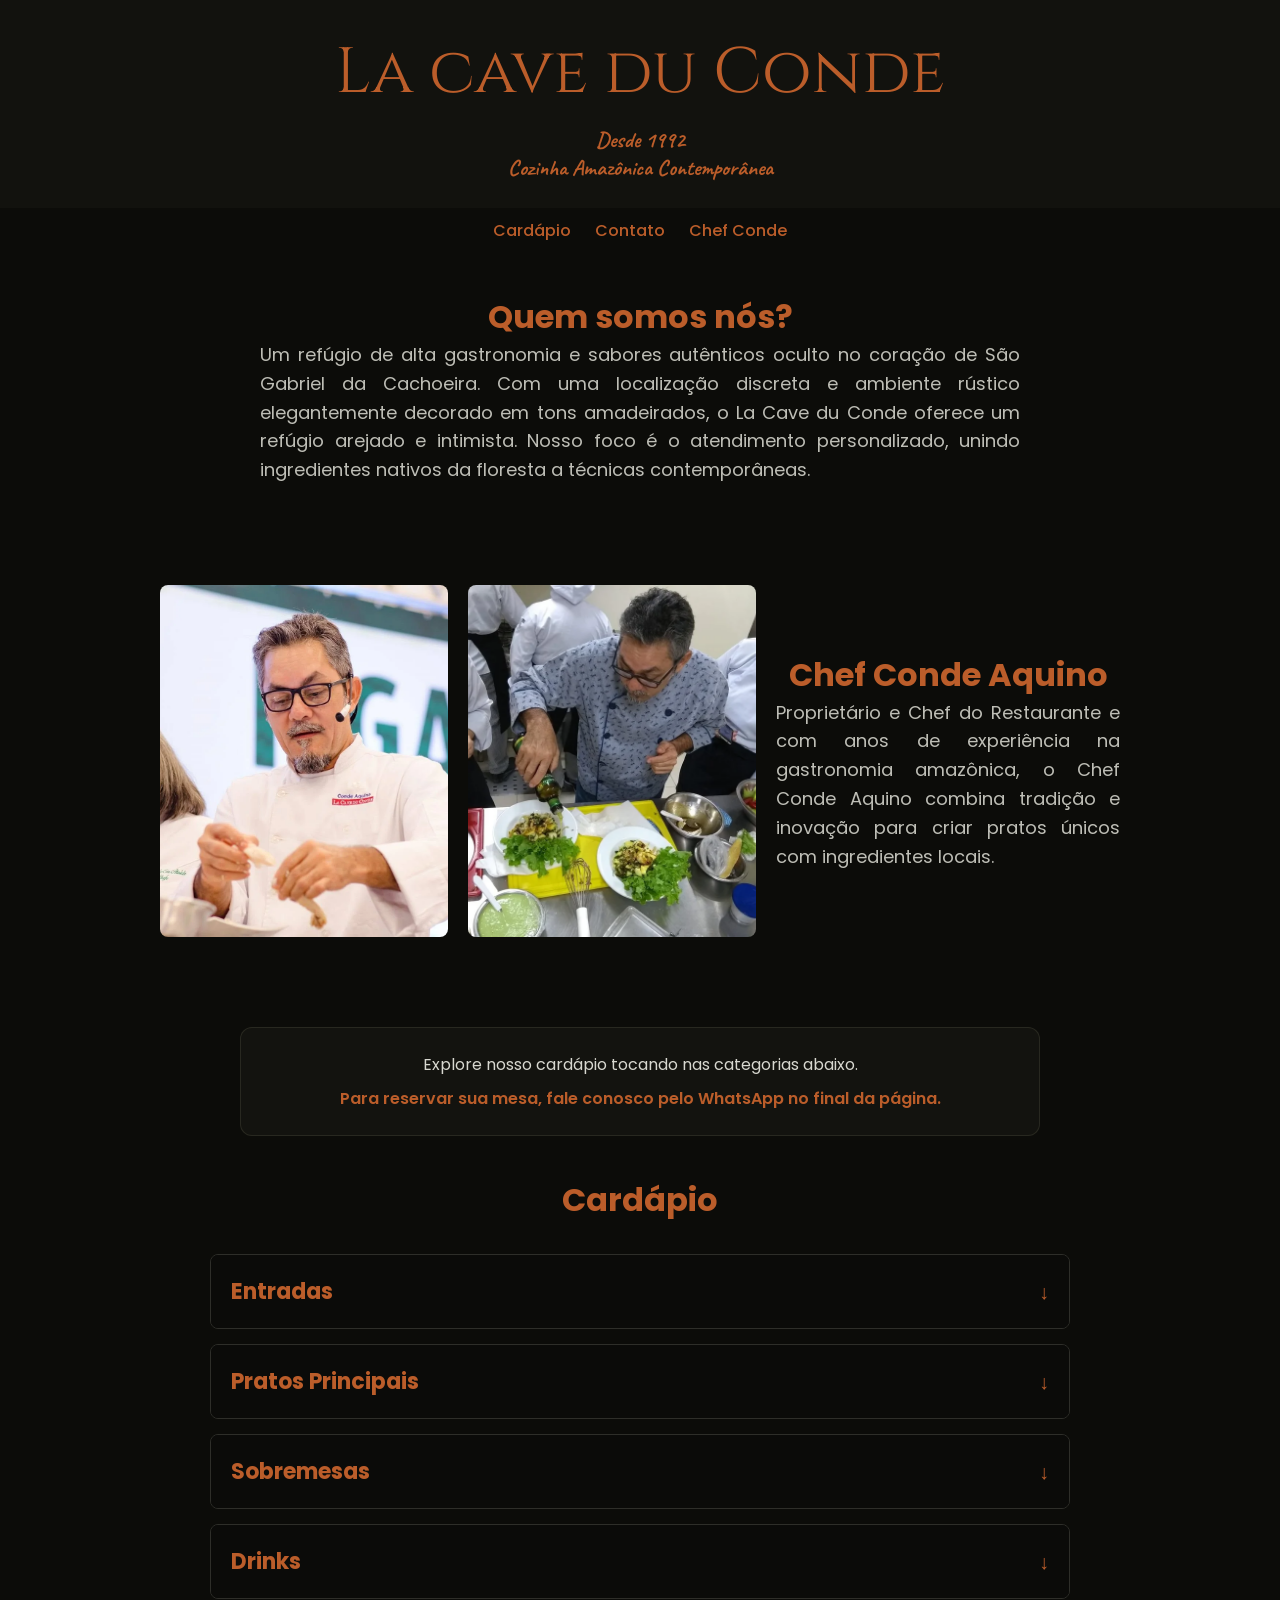
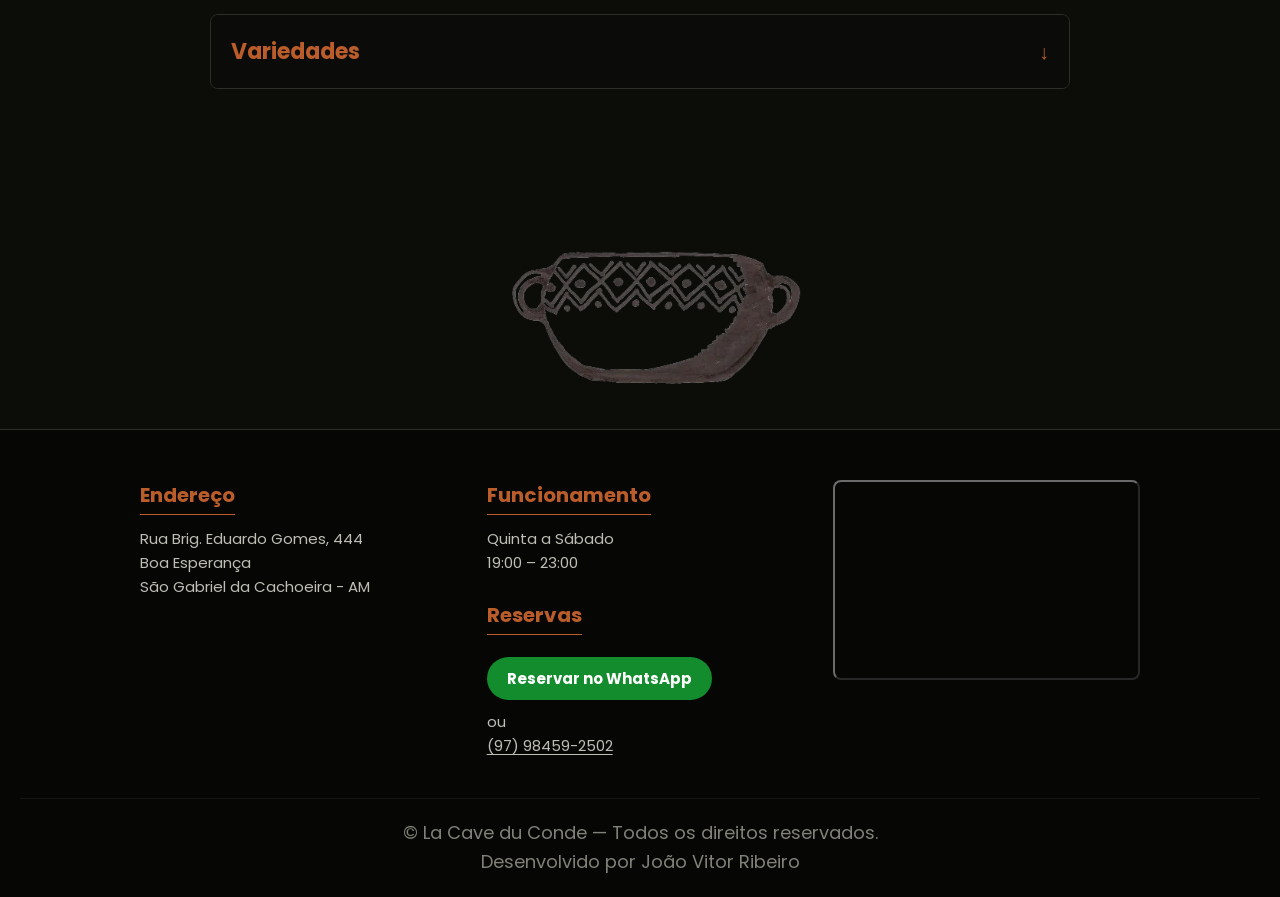
==== commit caee4fdb: "att: icon, cardapio, border e seo" ====
--- a/index.html
+++ b/index.html
@@ -12,21 +12,52 @@
   <!-- Open Graph -->
   <meta property="og:title" content="La Cave du Conde — Cozinha Amazônica em SGC" />
   <meta property="og:description" content="Um refúgio de alta gastronomia no coração de São Gabriel da Cachoeira. Reserve pelo WhatsApp." />
-  <meta property="og:type" content="restaurant" />
+  <meta property="og:type" content="website" />
+  <meta property="og:locale" content="pt_BR" />
+  <meta property="og:site_name" content="La Cave du Conde" />
   <meta property="og:image" content="images/brasao_invi.png" />
 
+  <link rel="icon" href="favicon.ico?v=2" type="image/x-icon" sizes="16x16 32x32 48x48 64x64" />
+  <link rel="icon" href="images/favicon.png?v=2" type="image/png" sizes="64x64" />
+  <link rel="preconnect" href="https://fonts.googleapis.com" />
+  <link rel="preconnect" href="https://fonts.gstatic.com" crossorigin />
+  <link href="https://fonts.googleapis.com/css2?family=Caveat:wght@400;600;700&amp;family=Cinzel:wght@400;500&amp;family=Poppins:ital,wght@0,400;0,500;0,600;0,700;1,400&amp;display=swap" rel="stylesheet" />
   <link rel="stylesheet" href="css/style.css" />
+  <script type="application/ld+json">
+  {
+    "@context": "https://schema.org",
+    "@type": "Restaurant",
+    "name": "La Cave du Conde",
+    "description": "Cozinha amazônica contemporânea em São Gabriel da Cachoeira, Amazonas.",
+    "servesCuisine": "Amazônica contemporânea",
+    "telephone": "+55-97-98459-2502",
+    "address": {
+      "@type": "PostalAddress",
+      "streetAddress": "Rua Brig. Eduardo Gomes, 444, Boa Esperança",
+      "addressLocality": "São Gabriel da Cachoeira",
+      "addressRegion": "AM",
+      "addressCountry": "BR"
+    },
+    "openingHoursSpecification": [{
+      "@type": "OpeningHoursSpecification",
+      "dayOfWeek": ["Thursday", "Friday", "Saturday"],
+      "opens": "19:00",
+      "closes": "23:00"
+    }]
+  }
+  </script>
 </head>
 <body>
+  <a class="skip-link" href="#conteudo">Pular para o conteúdo</a>
 
   <header>
     <div class="container-nav">
       <h1 class="logo-titulo center">La cave du Conde</h1>
       <div class="sub-logo center">
-        <h3>Desde 1992</h3>
-        <h3>Cozinha Amazônica Contemporânea</h3>
-      </div>
-      <nav>
+        <p>Desde 1992</p>
+        <p>Cozinha Amazônica Contemporânea</p>
+      </div>
+      <nav aria-label="Navegação principal">
         <a href="#menu">Cardápio</a>
         <a href="#info">Contato</a>
         <a href="#chef_conde">Chef Conde</a>
@@ -34,7 +65,7 @@
     </div>
   </header>
 
-  <main>
+  <main id="conteudo">
     <section>
       <div class="container-main reveal-inicial">
         <h2 class="center">Quem somos nós?</h2>
@@ -50,8 +81,8 @@
 
     <section id="chef_conde">
       <div class="container-main-flex reveal">
-        <img src="images/chef_aquino.jpg" alt="Chef Conde Aquino no restaurante" class="bio-img" />
-        <img src="images/chef_aquino2.jpg" alt="Chef Conde Aquino preparando um prato" class="bio-img" />
+        <img src="images/chef_aquino.webp" alt="Chef Conde Aquino no restaurante" class="bio-img" width="957" height="960" loading="lazy" decoding="async" />
+        <img src="images/chef_aquino2.webp" alt="Chef Conde Aquino preparando um prato" class="bio-img" width="960" height="720" loading="lazy" decoding="async" />
         <div>
           <h2 class="center">Chef Conde Aquino</h2>
           <p class="color-default">
@@ -73,12 +104,181 @@
 
       <div class="cardapio-section">
         <h2 class="section-title center">Cardápio</h2>
-        <!-- Cardápio renderizado por js/cardapio.js -->
-        <div id="cardapio-container"></div>
+        <div id="cardapio-container">
+          <!-- CARDAPIO:INICIO -->
+          <details class="acordeao-item">
+            <summary class="acordeao-header">
+              <h3 class="categoria-titulo">Entradas</h3>
+              <span class="icone-seta" aria-hidden="true">↓</span>
+            </summary>
+            <div class="acordeao-conteudo">
+              <ul class="menu-grid" aria-label="Entradas">
+                <li class="prato-card">
+                  <h4>Salada Wirá-mirí</h4>
+                  <p class="color-default">Cubiu, Palmito e camarão seco. Uma salada saborosa para saborear</p>
+                </li>
+                <li class="prato-card">
+                  <h4>Carpaccio de Cubiu</h4>
+                  <p class="color-default">Cubiu, limão pimenta, ervas frescas e queijo de coalho. Uma combinação contemporânea feita pelo chef</p>
+                </li>
+                <li class="prato-card">
+                  <h4>Queijo Coalho com aioli de umarí</h4>
+                  <p class="color-default">Delicioso Queijo de coalho grelhado acompanhado com um molho especial de umarí</p>
+                </li>
+                <li class="prato-card">
+                  <h4>Vatapá de palmito e castanha</h4>
+                  <p class="color-default">Vatapá de dar água na boca, feito especialmente com iguarias regionais</p>
+                </li>
+              </ul>
+            </div>
+          </details>
+
+          <details class="acordeao-item">
+            <summary class="acordeao-header">
+              <h3 class="categoria-titulo">Pratos Principais</h3>
+              <span class="icone-seta" aria-hidden="true">↓</span>
+            </summary>
+            <div class="acordeao-conteudo">
+              <ul class="menu-grid" aria-label="Pratos Principais">
+                <li class="prato-card">
+                  <h4>Pexe com Banana e Maracujá</h4>
+                  <p class="color-default">Peixe grelhado com molho e queijo, levado ao forno para gratinar. O mais pedido da casa</p>
+                </li>
+                <li class="prato-card">
+                  <h4>Peixe Grelhado</h4>
+                  <p class="color-default">Peixe, molho de limão, batata e ervas.</p>
+                </li>
+                <li class="prato-card">
+                  <h4>Moqueca Kabary</h4>
+                  <p class="color-default">Peixe, banana, cará, araçá e ervas.</p>
+                </li>
+                <li class="prato-card">
+                  <h4>Peixe com jambu e tapioca</h4>
+                  <p class="color-default">Peixe, Arroz com jambu e tucupi amarelo</p>
+                </li>
+                <li class="prato-card">
+                  <h4>Ralo Baniwa</h4>
+                  <p class="color-default">Peixe, purê de banana, tucupi preto e formiga saúva</p>
+                </li>
+                <li class="prato-card">
+                  <h4>Bubury</h4>
+                  <p class="color-default">Peixe, tártara de macaxeira e creme de tucumã</p>
+                </li>
+                <li class="prato-card">
+                  <h4>Medalhão com redução em açaí</h4>
+                  <p class="color-default">Alcatra grelhada, risoto de palmito e ervas</p>
+                </li>
+                <li class="prato-card">
+                  <h4>Medalhão com purê de tucumã</h4>
+                  <p class="color-default">Alcatra grelhada, molho veloutê com cogumelos</p>
+                </li>
+                <li class="prato-card">
+                  <h4>Medalhão com purê de macaxeira</h4>
+                  <p class="color-default">Alcatra grelhada, molho de beterraba e vinho tinto acompanhado de uma farofa de alho</p>
+                </li>
+              </ul>
+            </div>
+          </details>
+
+          <details class="acordeao-item">
+            <summary class="acordeao-header">
+              <h3 class="categoria-titulo">Sobremesas</h3>
+              <span class="icone-seta" aria-hidden="true">↓</span>
+            </summary>
+            <div class="acordeao-conteudo">
+              <ul class="menu-grid" aria-label="Sobremesas">
+                <li class="prato-card">
+                  <h4>Banana Caramelizada</h4>
+                  <p class="color-default">Sorvete e calda cítrica</p>
+                </li>
+                <li class="prato-card">
+                  <h4>Sorvete com geleia de cubiu</h4>
+                  <p class="color-default">Crispes de tapioca e puxurí</p>
+                </li>
+              </ul>
+            </div>
+          </details>
+
+          <details class="acordeao-item">
+            <summary class="acordeao-header">
+              <h3 class="categoria-titulo">Drinks</h3>
+              <span class="icone-seta" aria-hidden="true">↓</span>
+            </summary>
+            <div class="acordeao-conteudo">
+              <ul class="menu-grid" aria-label="Drinks">
+                <li class="prato-card">
+                  <h4>Manhã <em>— sem álcool</em></h4>
+                  <p class="color-default">Manga, limão, xarope cítrico e água com gás</p>
+                </li>
+                <li class="prato-card">
+                  <h4>Margarida</h4>
+                  <p class="color-default">Limão, licor de laranja e cachaça</p>
+                </li>
+                <li class="prato-card">
+                  <h4>Remanso</h4>
+                  <p class="color-default">Whisky, Campari, Limão groselha e água com gás</p>
+                </li>
+                <li class="prato-card">
+                  <h4>Por do Sol</h4>
+                  <p class="color-default">Gim, Martini Rosso, limão e tônica</p>
+                </li>
+                <li class="prato-card">
+                  <h4>Canoa</h4>
+                  <p class="color-default">Whisky 12 anos (Tenesse), mel e laranja</p>
+                </li>
+                <li class="prato-card">
+                  <h4>Gim-Tônica</h4>
+                  <p class="color-default">Gim, limão e tônica</p>
+                </li>
+              </ul>
+            </div>
+          </details>
+
+          <details class="acordeao-item">
+            <summary class="acordeao-header">
+              <h3 class="categoria-titulo">Variedades</h3>
+              <span class="icone-seta" aria-hidden="true">↓</span>
+            </summary>
+            <div class="acordeao-conteudo">
+              <ul class="menu-grid" aria-label="Variedades">
+                <li class="prato-card">
+                  <h4>Caripirinha</h4>
+                </li>
+                <li class="prato-card">
+                  <h4>Caipiroska</h4>
+                </li>
+                <li class="prato-card">
+                  <h4>Corona</h4>
+                </li>
+                <li class="prato-card">
+                  <h4>Heineken</h4>
+                </li>
+                <li class="prato-card">
+                  <h4>Tônica</h4>
+                </li>
+                <li class="prato-card">
+                  <h4>Água</h4>
+                  <p class="color-default">Com e sem gás</p>
+                </li>
+                <li class="prato-card">
+                  <h4>Refrigerantes</h4>
+                </li>
+                <li class="prato-card">
+                  <h4>Suco de frutas regionais</h4>
+                </li>
+                <li class="prato-card">
+                  <h4>Vinhos</h4>
+                  <p class="color-default">Solicite a carta de vinhos</p>
+                </li>
+              </ul>
+            </div>
+          </details>
+          <!-- CARDAPIO:FIM -->
+        </div>
       </div>
 
       <div class="cuia">
-        <img src="images/cuia2.png" alt="Cuia tradicional amazônica" />
+        <img src="images/cuia2.webp" alt="Cuia tradicional amazônica" width="780" height="391" loading="lazy" decoding="async" />
       </div>
     </section>
   </main>
@@ -102,7 +302,7 @@
             <a href="https://wa.me/5597984592502" class="whatsapp-btn" target="_blank" rel="noopener noreferrer">Reservar no WhatsApp</a>
           </div>
           <p>ou</p>
-          <p>(97) 98459-2502</p>
+          <p><a class="telefone-link" href="tel:+5597984592502">(97) 98459-2502</a></p>
         </div>
         <div class="footer-map">
           <iframe
@@ -116,15 +316,11 @@
       </div>
       <div class="footer-copy">
         <p>&copy; La Cave du Conde — Todos os direitos reservados.</p>
-        <p>Desenvolvido por João Vitor Ribeiro</p>
+        <p><a href="https://www.instagram.com/joaovitorpwnz/" target="_blank" rel="noopener noreferrer">Desenvolvido por João Vitor Ribeiro</a></p>
       </div>
     </section>
   </footer>
 
-  <!-- Apenas o script do cardápio -->
-  <script type="module">
-    import { renderizarCardapio } from "./js/cardapio.js";
-    renderizarCardapio();
-  </script>
+  <script src="js/acordeao.js" defer></script>
 </body>
-</html>+</html>
--- a/css/style.css
+++ b/css/style.css
@@ -1,8 +1,12 @@
 @charset "UTF-8";
 
-@import url('https://fonts.googleapis.com/css2?family=Poppins:ital,wght@0,100;0,200;0,300;0,400;0,500;0,600;0,700;0,800;0,900;1,100;1,200;1,300;1,400;1,500;1,600;1,700;1,800;1,900&display=swap');
-@import url('https://fonts.googleapis.com/css2?family=Cinzel:wght@400..900&family=Poppins:ital,wght@0,100;0,200;0,300;0,400;0,500;0,600;0,700;0,800;0,900;1,100;1,200;1,300;1,400;1,500;1,600;1,700;1,800;1,900&display=swap');
-@import url('https://fonts.googleapis.com/css2?family=Caveat:wght@400..700&display=swap');
+/* Base → animações → navegação → seções → cardápio → rodapé → responsividade */
+:root {
+  --cor-fundo: #0c0c09;
+  --cor-destaque: #bb5d2a;
+  --cor-destaque-clara: #e07b3f;
+  --cor-texto: oklch(80% 0.011 106.6);
+}
 
 * {
   padding: 0;
@@ -15,18 +19,18 @@
 }
 
 body {
-  background-color: #0c0c09;
+  background-color: var(--cor-fundo);
   font-family: "Poppins", sans-serif;
   color: oklch(88% 0.011 106.6);
 }
 
 h2 {
-  color: #bb5d2a;
+  color: var(--cor-destaque);
   font-size: 32px;
 }
 
 h3 {
-  color: #bb5d2a;
+  color: var(--cor-destaque);
   font-size: 24px;
 }
 
@@ -35,15 +39,34 @@
   line-height: 1.6;
 }
 
+:focus-visible {
+  outline: 2px solid var(--cor-destaque-clara);
+  outline-offset: 4px;
+}
+
+.skip-link {
+  position: absolute;
+  top: 8px;
+  left: 8px;
+  z-index: 10;
+  padding: 12px;
+  background: var(--cor-fundo);
+  color: var(--cor-destaque-clara);
+  transform: translateY(-150%);
+}
+
+.skip-link:focus {
+  transform: translateY(0);
+}
+
 /* ---------- Animações ---------- */
 
-/* Entrada: sobe e aparece */
+/* As seções aparecem ao entrar e desaparecem ao sair pelo topo. */
 @keyframes revealIn {
   from { opacity: 0; transform: translateY(40px); }
   to { opacity: 1; transform: translateY(0); }
 }
 
-/* Saída: sobe e some */
 @keyframes revealOut {
   from { opacity: 1; transform: translateY(0); }
   to { opacity: 0; transform: translateY(-40px); }
@@ -51,32 +74,20 @@
 
 /* Animação para o texto inicial (acontece logo que o site carrega) */
 @keyframes fadeIn {
-  from { opacity: 0; }
+  from { opacity: 0.85; }
   to { opacity: 1; }
 }
 
 .reveal-inicial {
-  animation: fadeIn 1.5s ease-in forwards;
-}
-
-/* ------------------------------------------
-   A MÁGICA ACONTECE AQUI
-   ------------------------------------------ */
-.reveal {
-  /* Aplicamos duas animações: uma de entrada e uma de saída */
-  animation: revealIn linear both, revealOut linear forwards;
-  animation-timeline: view();
-  
-  /* 
-    1ª animação (revealIn): 
-    - entry 35% -> começa a aparecer quando o elemento entra na tela
-    - cover 45% -> termina de aparecer quando chega no meio da tela
-    
-    2ª animação (revealOut):
-    - exit 50% -> começa a sumir quando o elemento começa a sair da tela pelo topo
-    - exit 0% -> termina de sumir quando ele sai completamente
-  */
-  animation-range: entry 45% cover 45%, exit 0% exit 50%;
+  animation: fadeIn 0.6s ease-out forwards;
+}
+
+@supports (animation-timeline: view()) {
+  .reveal {
+    animation: revealIn linear both, revealOut linear forwards;
+    animation-timeline: view();
+    animation-range: entry 45% cover 45%, exit 0% exit 50%;
+  }
 }
 
 /* ---------- Nav ---------- */
@@ -89,7 +100,7 @@
 }
 
 nav a {
-  color: #bb5d2a;
+  color: var(--cor-destaque);
   text-decoration: none;
   margin: 0 10px;
   font-weight: 500;
@@ -97,11 +108,11 @@
 }
 
 nav a:hover {
-  color: #e07b3f;
+  color: var(--cor-destaque-clara);
 }
 
 .color-default {
-  color: oklch(80% 0.011 106.6);
+  color: var(--cor-texto);
 }
 
 .center {
@@ -125,15 +136,18 @@
 
 .container-nav h1 {
   font-weight: 100;
-  color: #bb5d2a;
+  color: var(--cor-destaque);
   font-family: "Cinzel", serif;
   font-size: clamp(32px, 5vw, 64px);
   white-space: nowrap;
   margin: 0;
 }
 
-.container-nav h3 {
+.sub-logo p {
   font-size: 22px;
+  color: var(--cor-destaque);
+  font-weight: 700;
+  line-height: normal;
 }
 
 /* ---------- Quem somos ---------- */
@@ -162,7 +176,6 @@
   height: 22rem;
   object-fit: cover;
   border-radius: 8px;
-  border: 1px solid red;
 }
 
 .container-main-flex p {
@@ -186,7 +199,7 @@
 }
 
 .aviso-cardapio .aviso-destaque {
-  color: #bb5d2a;
+  color: var(--cor-destaque);
   font-weight: 600;
   margin-bottom: 0;
 }
@@ -220,6 +233,16 @@
   cursor: pointer;
   transition: background-color 0.3s;
   font-family: inherit;
+  list-style: none;
+  gap: 16px;
+}
+
+.acordeao-header::-webkit-details-marker {
+  display: none;
+}
+
+.acordeao-header .categoria-titulo {
+  min-width: 0;
 }
 
 .acordeao-header:hover {
@@ -229,24 +252,25 @@
 .categoria-titulo {
   margin: 0;
   font-size: 22px;
-  color: #bb5d2a;
+  color: var(--cor-destaque);
 }
 
 .icone-seta {
   font-size: 20px;
-  color: #bb5d2a;
+  color: var(--cor-destaque);
   transition: transform 0.3s ease;
 }
 
-.acordeao-header[aria-expanded="true"] .icone-seta {
+.acordeao-item[open] .icone-seta {
   transform: rotate(180deg);
 }
 
+.acordeao-item[data-closing] .icone-seta {
+  transform: rotate(0deg);
+}
+
 .acordeao-conteudo {
-  max-height: 0;
-  overflow: hidden;
-  transition: max-height 0.4s ease-out;
-  background-color: #0c0c09;
+  background-color: var(--cor-fundo);
 }
 
 /* Lista de pratos dentro do acordeão */
@@ -254,6 +278,7 @@
   display: flex;
   flex-direction: column;
   padding: 10px 0;
+  list-style: none;
 }
 
 .prato-card {
@@ -265,10 +290,10 @@
   border-bottom: none;
 }
 
-.prato-card h3 {
+.prato-card h4 {
   font-size: 18px;
   margin-bottom: 4px;
-  color: #e07b3f; /* Cor mais clara para leitura */
+  color: var(--cor-destaque-clara); /* Cor mais clara para leitura */
 }
 
 .prato-card p {
@@ -286,6 +311,8 @@
 
 .cuia img {
   max-height: 100%;
+  max-width: 100%;
+  object-fit: contain;
   width: auto;
 }
 
@@ -306,7 +333,7 @@
 }
 
 .footer-info h3 {
-  color: #bb5d2a;
+  color: var(--cor-destaque);
   font-size: 20px;
   margin-bottom: 12px;
   border-bottom: 1px solid #bb5d2a;
@@ -316,7 +343,7 @@
 
 .footer-info p {
   font-size: 15px;
-  color: oklch(80% 0.011 106.6);
+  color: var(--cor-texto);
 }
 
 .footer-map iframe {
@@ -333,6 +360,26 @@
   border-top: 1px solid oklch(20% 0.006 107.1);
   font-size: 13px;
   color: oklch(60% 0.011 106.6);
+}
+
+.footer-copy a {
+  color: inherit;
+  text-decoration: none;
+}
+
+.footer-copy a:hover {
+  color: var(--cor-destaque-clara);
+  text-decoration: underline;
+}
+
+.telefone-link {
+  color: inherit;
+  text-decoration: underline;
+  text-underline-offset: 3px;
+}
+
+.telefone-link:hover {
+  color: var(--cor-destaque-clara);
 }
 
 .whatsapp-btn {
@@ -374,7 +421,7 @@
     display: none;
   }
 
-  .container-main p, 
+  .container-main p,
   .container-main-flex p {
     text-align: left;
     font-size: 16px; /* Mais confortável no celular */
@@ -392,4 +439,10 @@
   .footer-info h3 {
     border-bottom: none;
   }
-}+}
+
+@media (prefers-reduced-motion: reduce) {
+  html { scroll-behavior: auto; }
+  .reveal, .reveal-inicial { animation: none; }
+  .icone-seta, nav a, .acordeao-header, .whatsapp-btn { transition: none; }
+}
